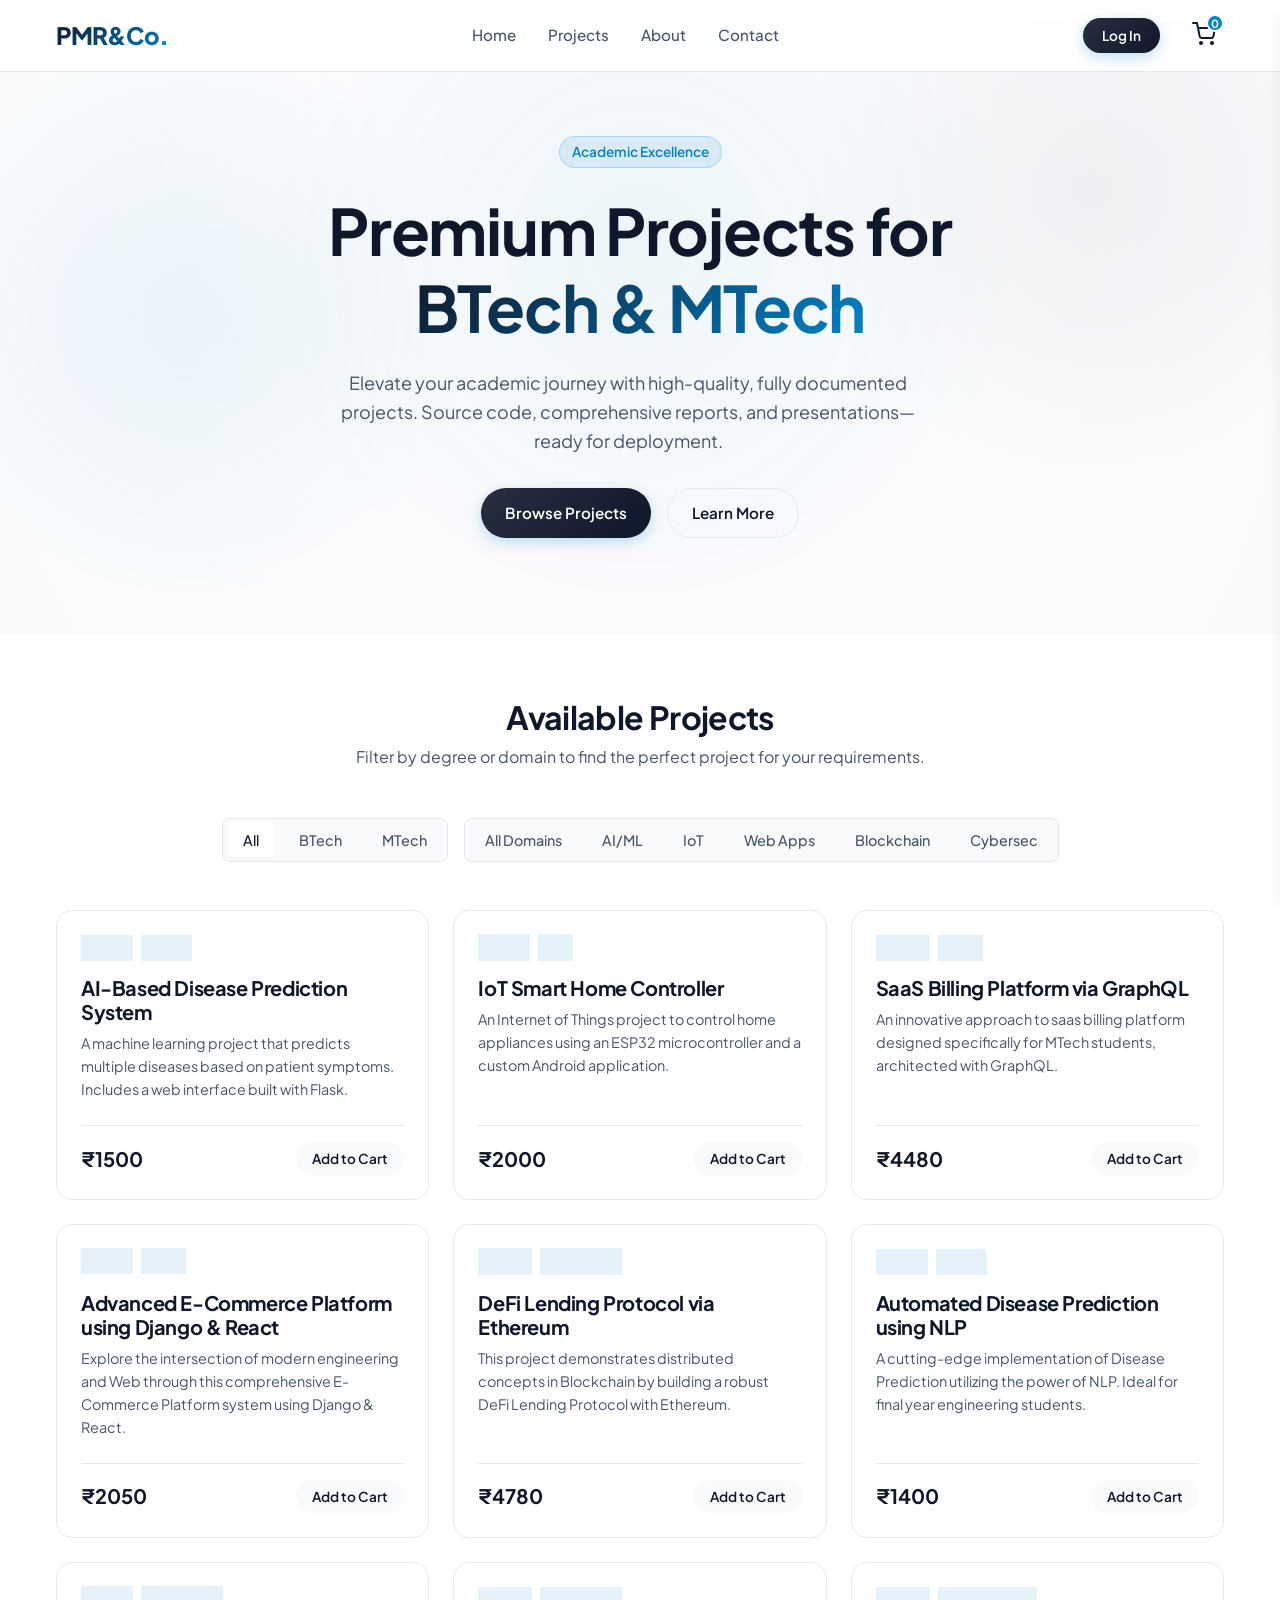
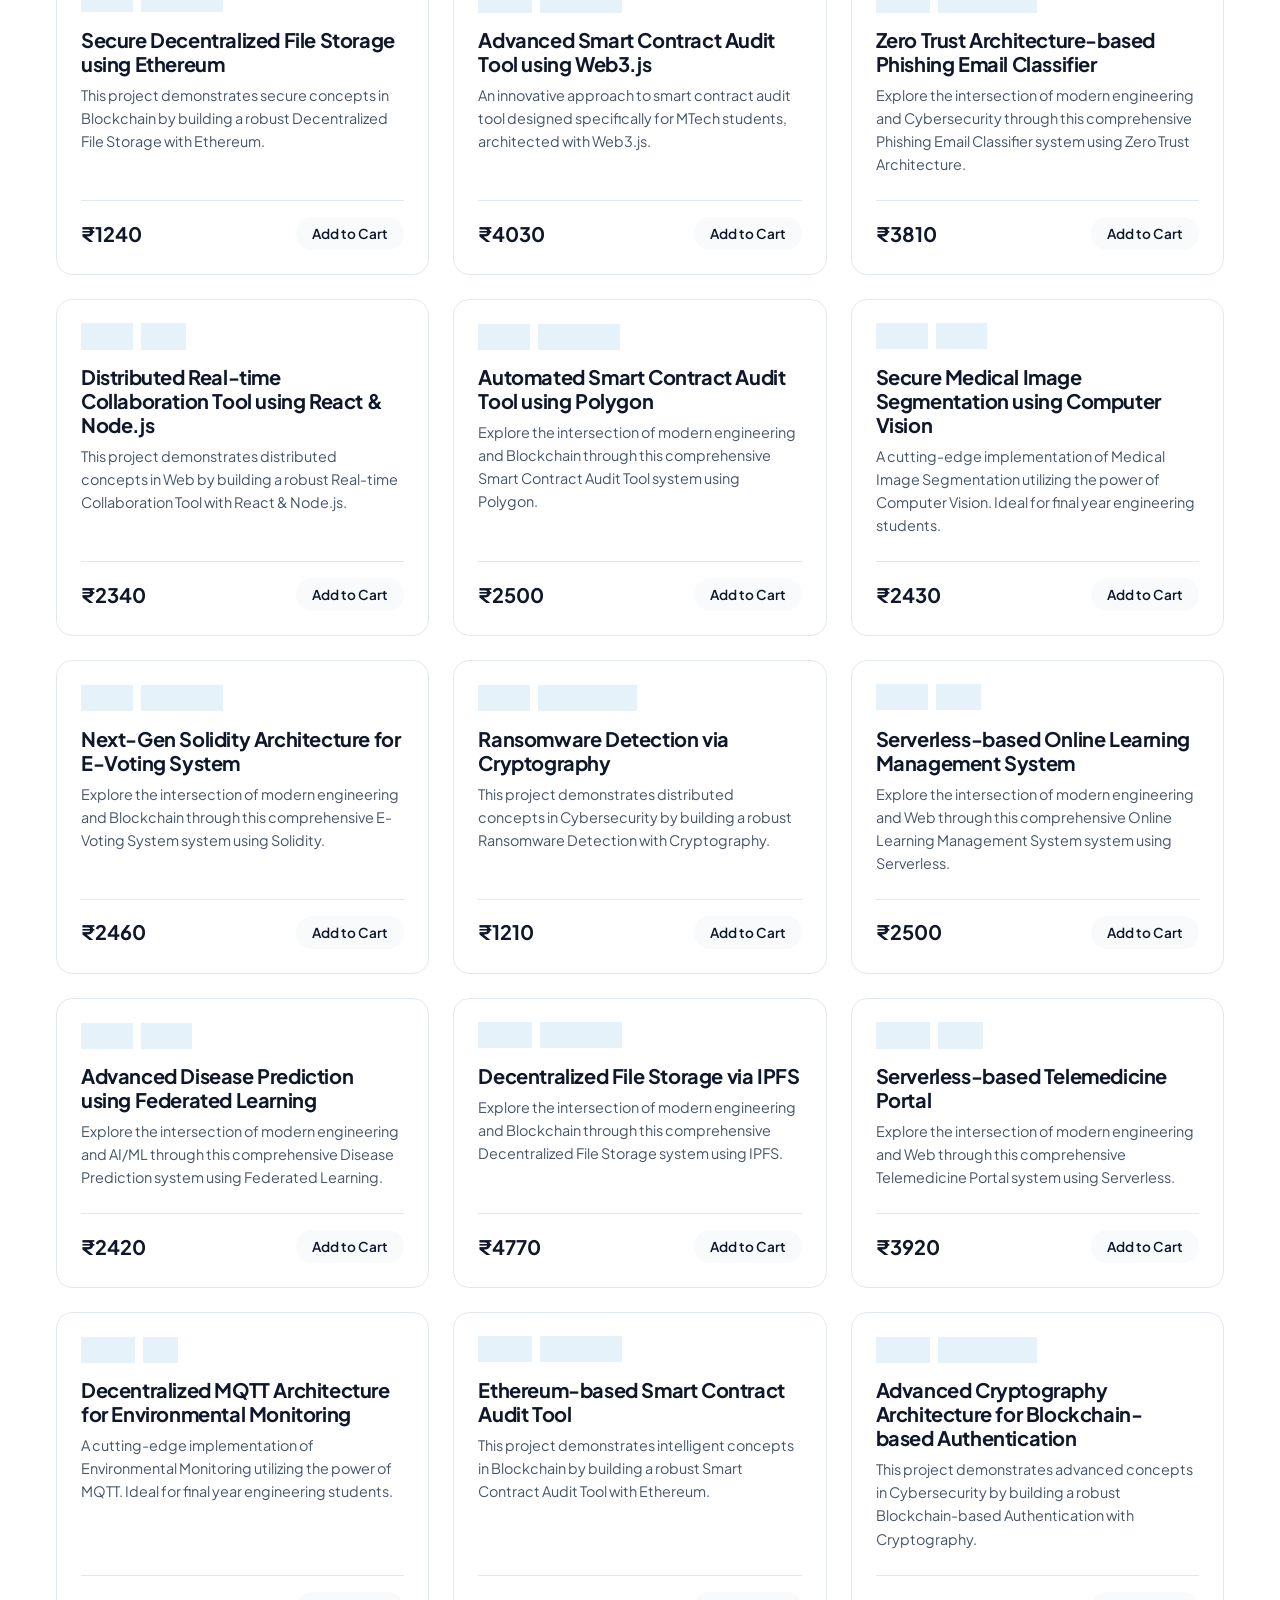
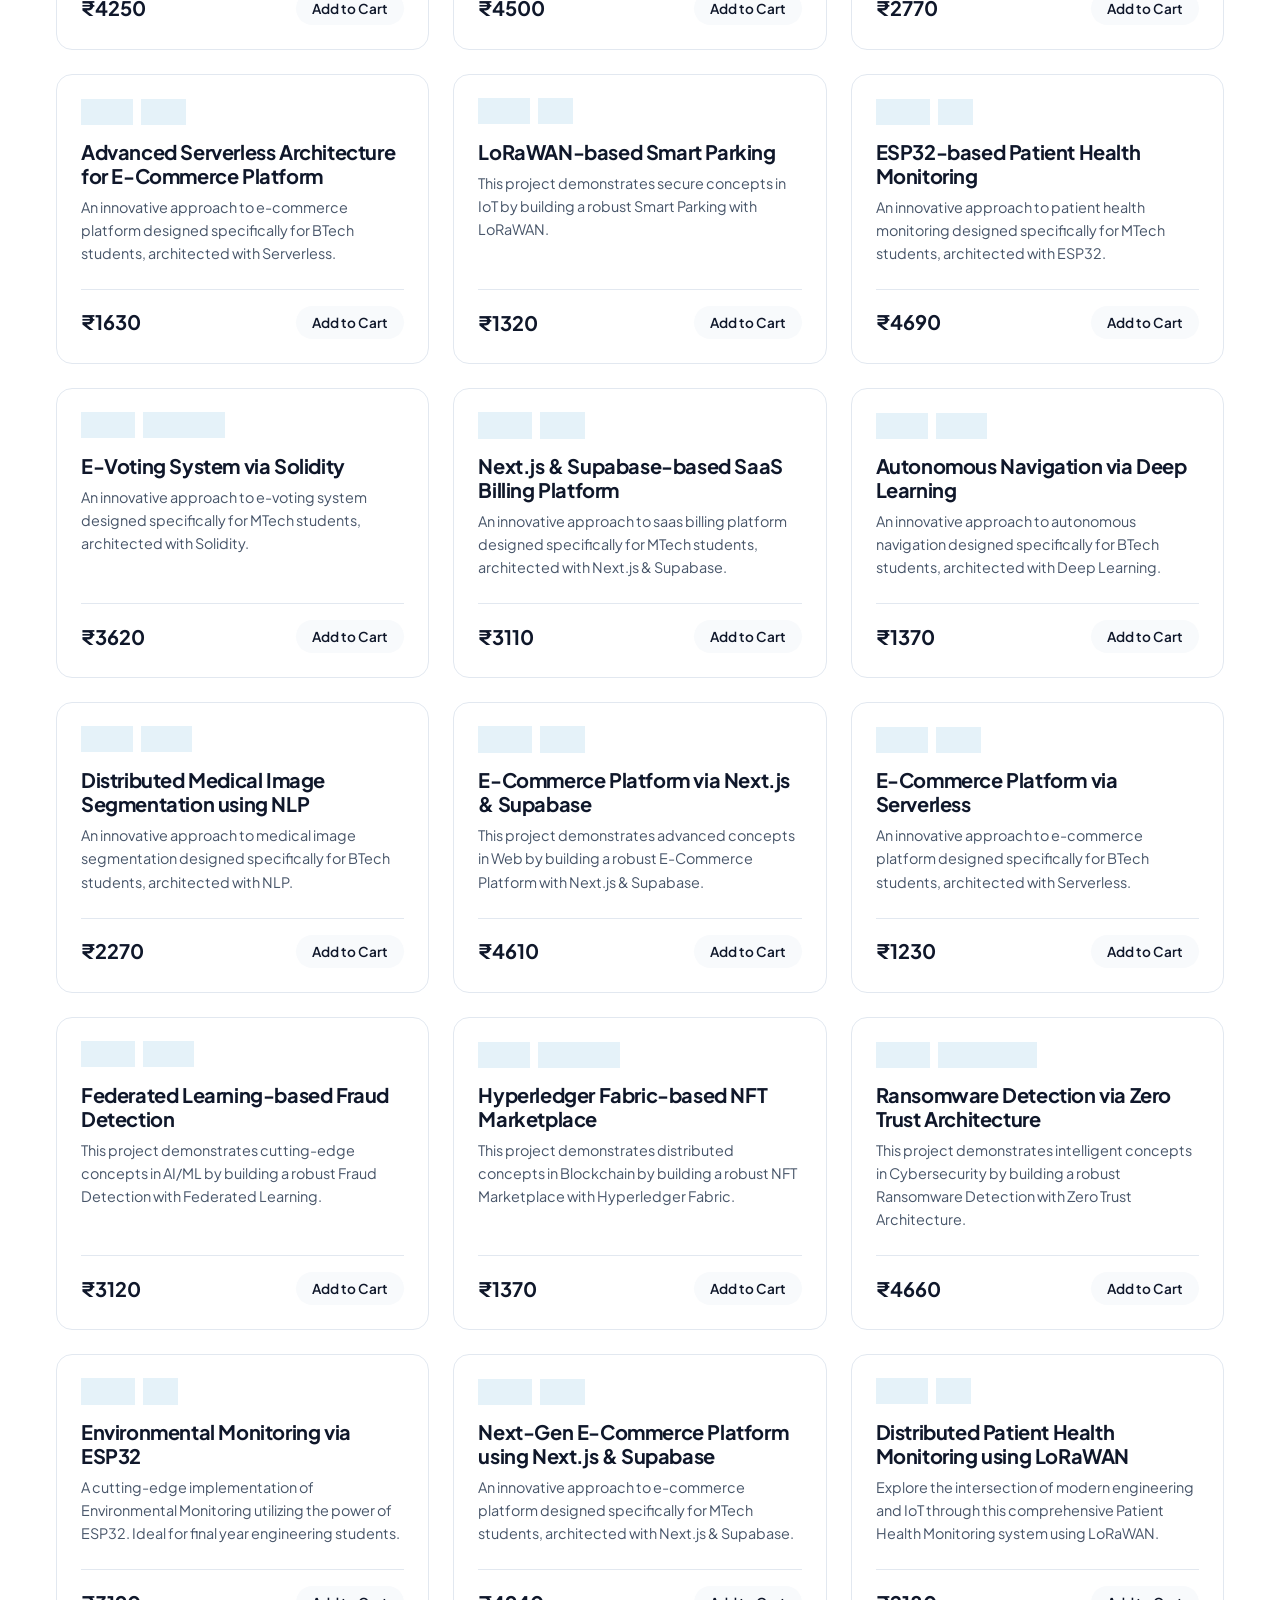
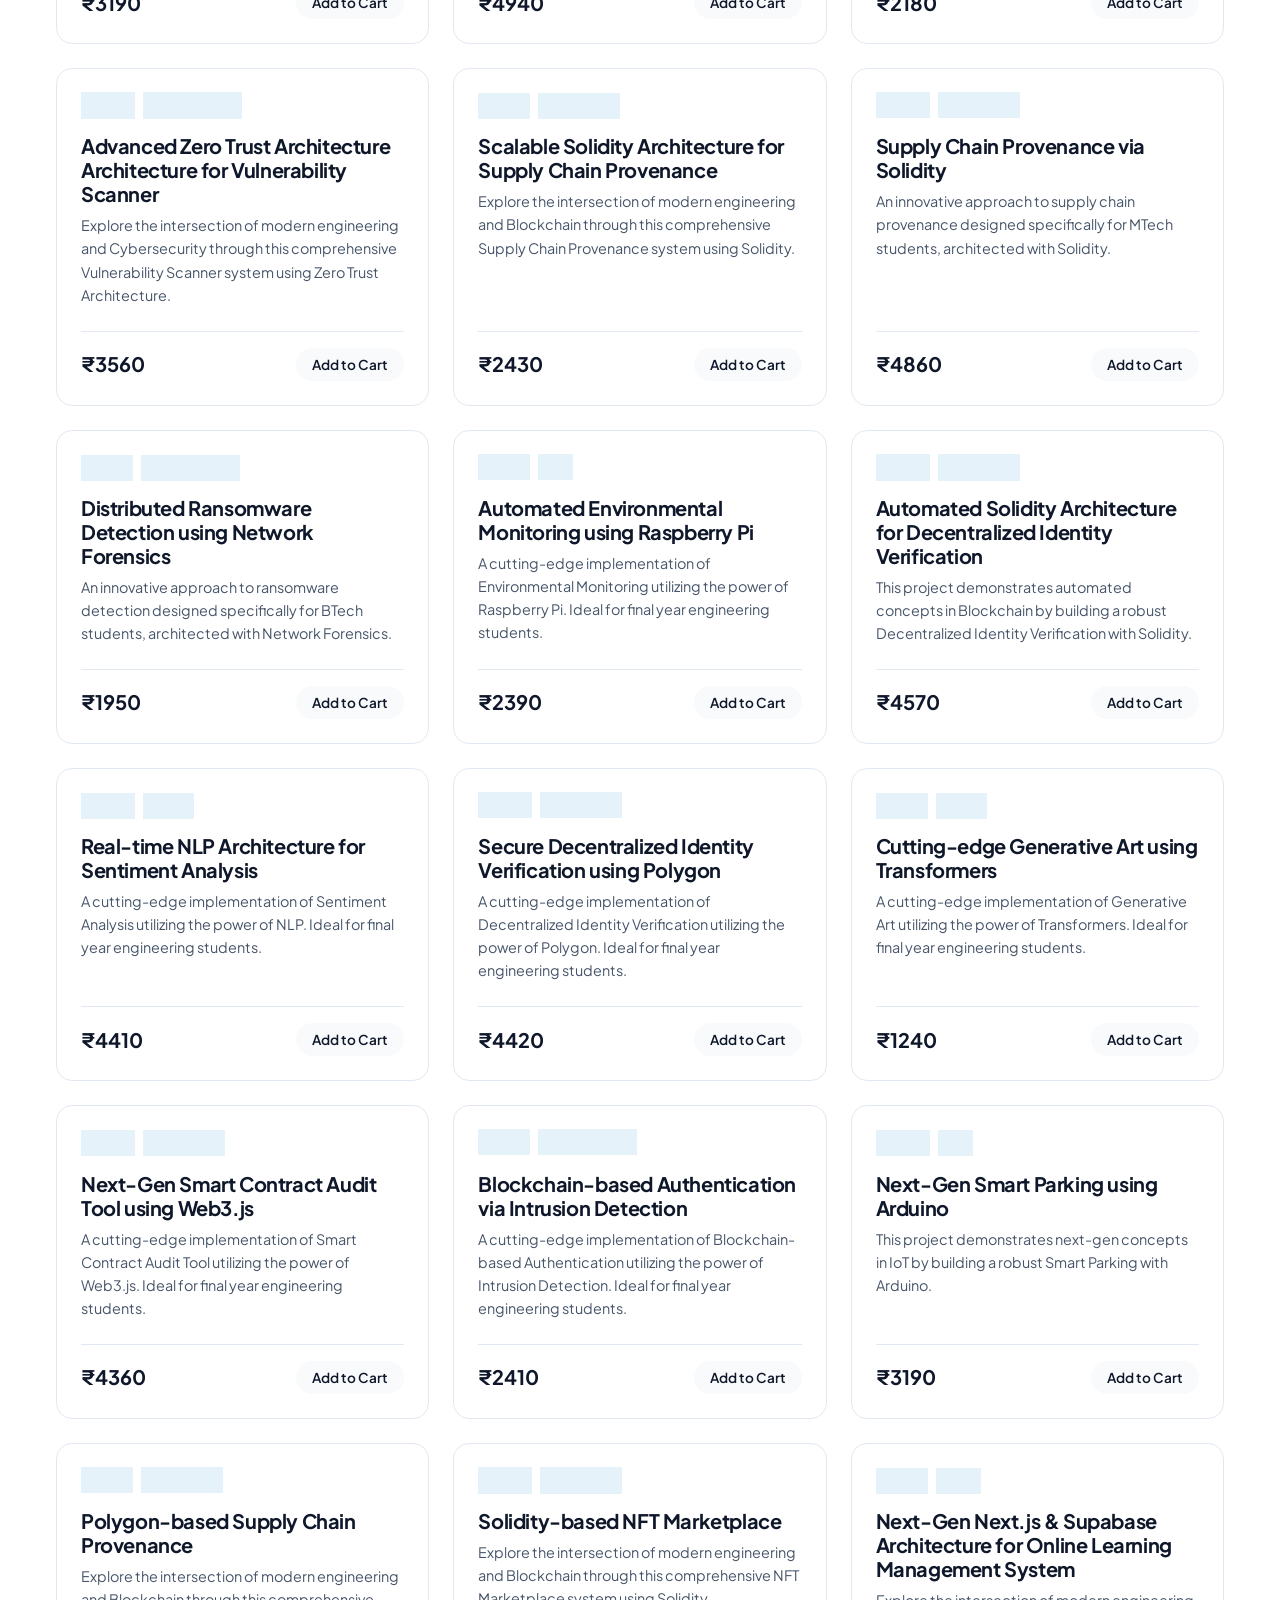
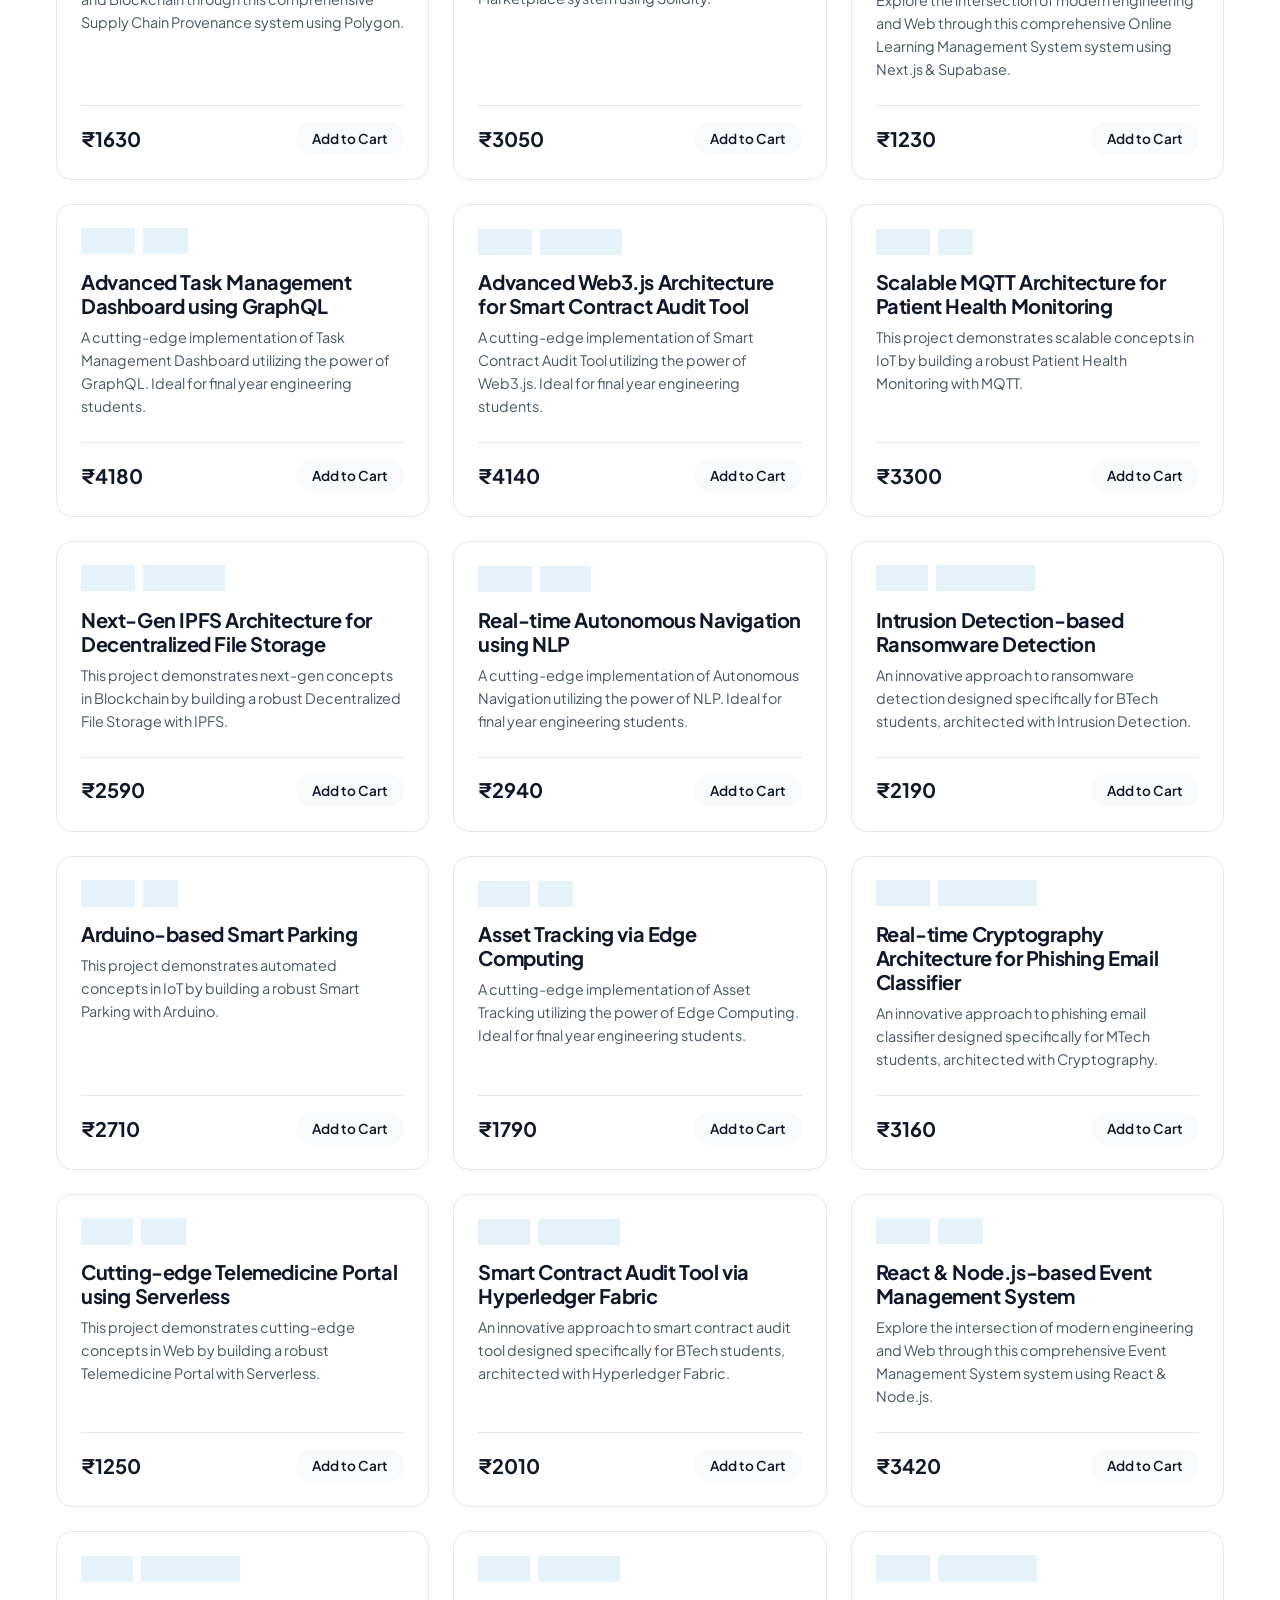
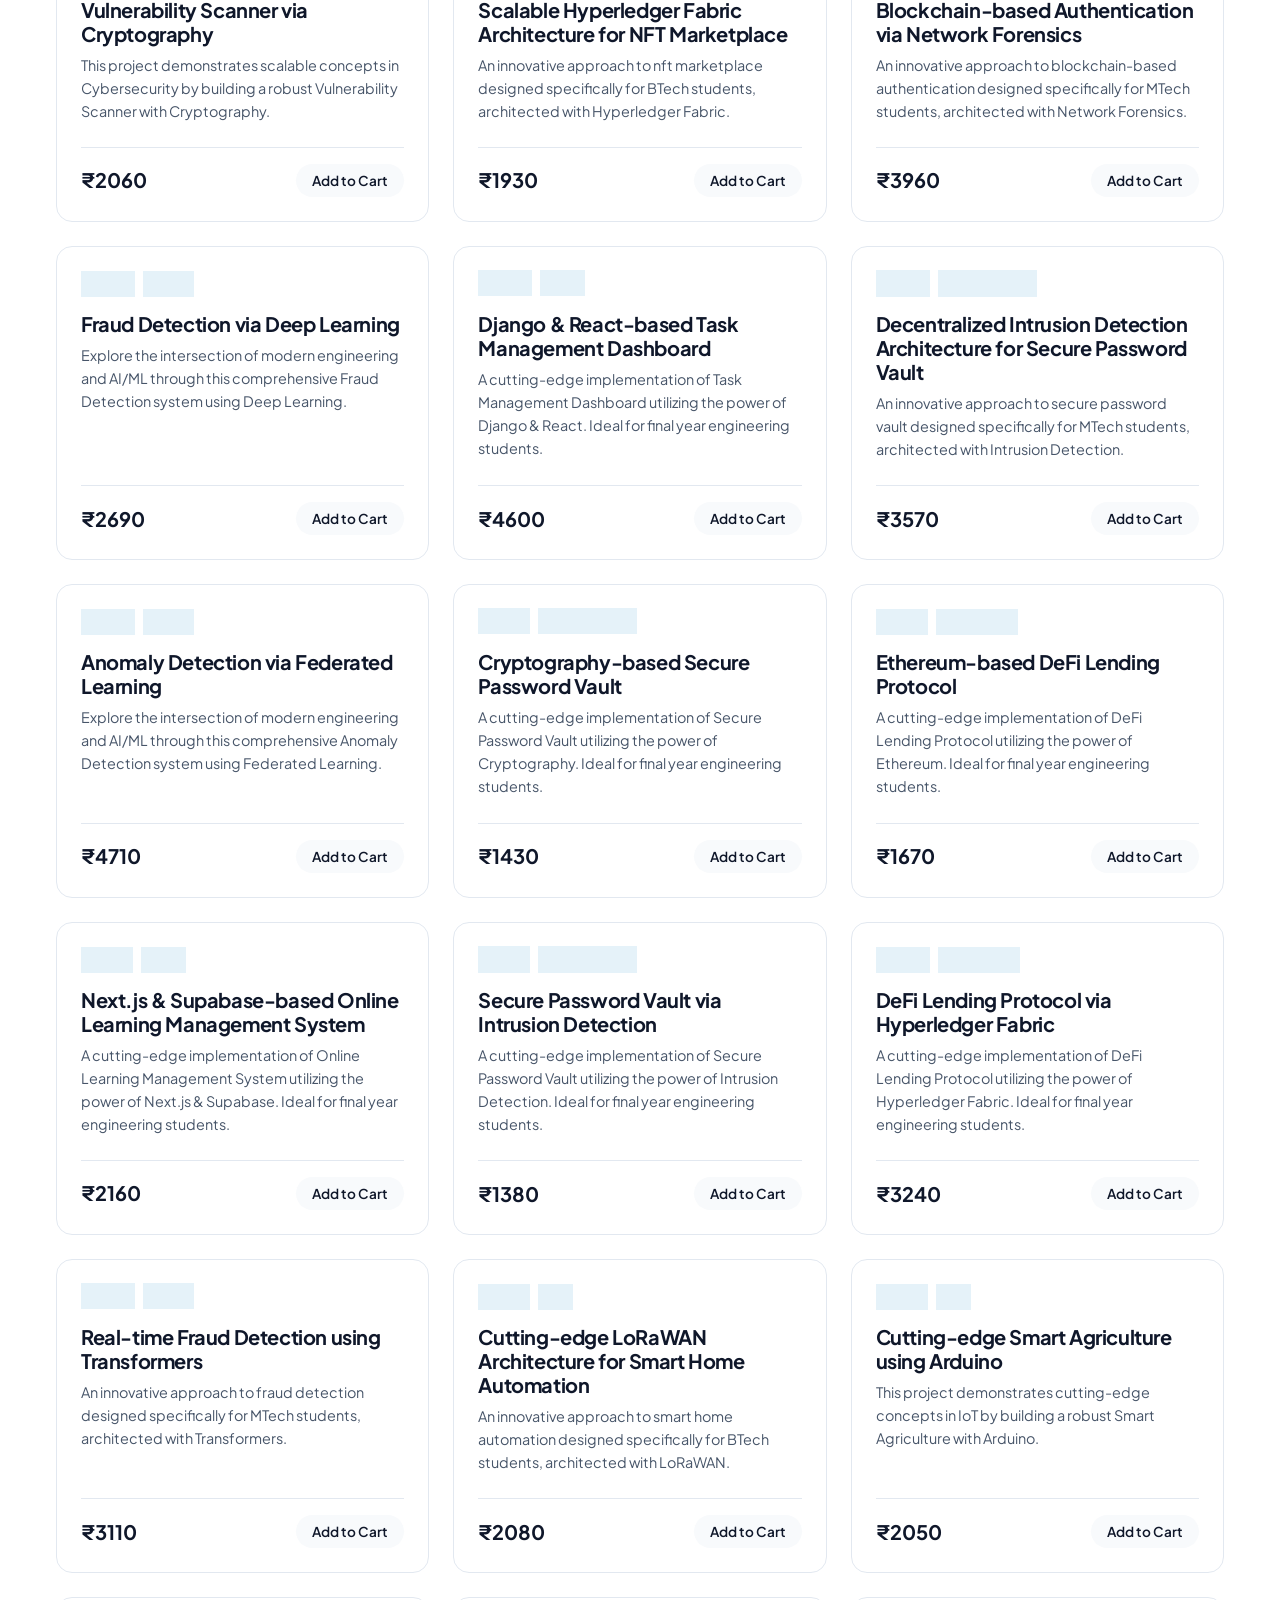
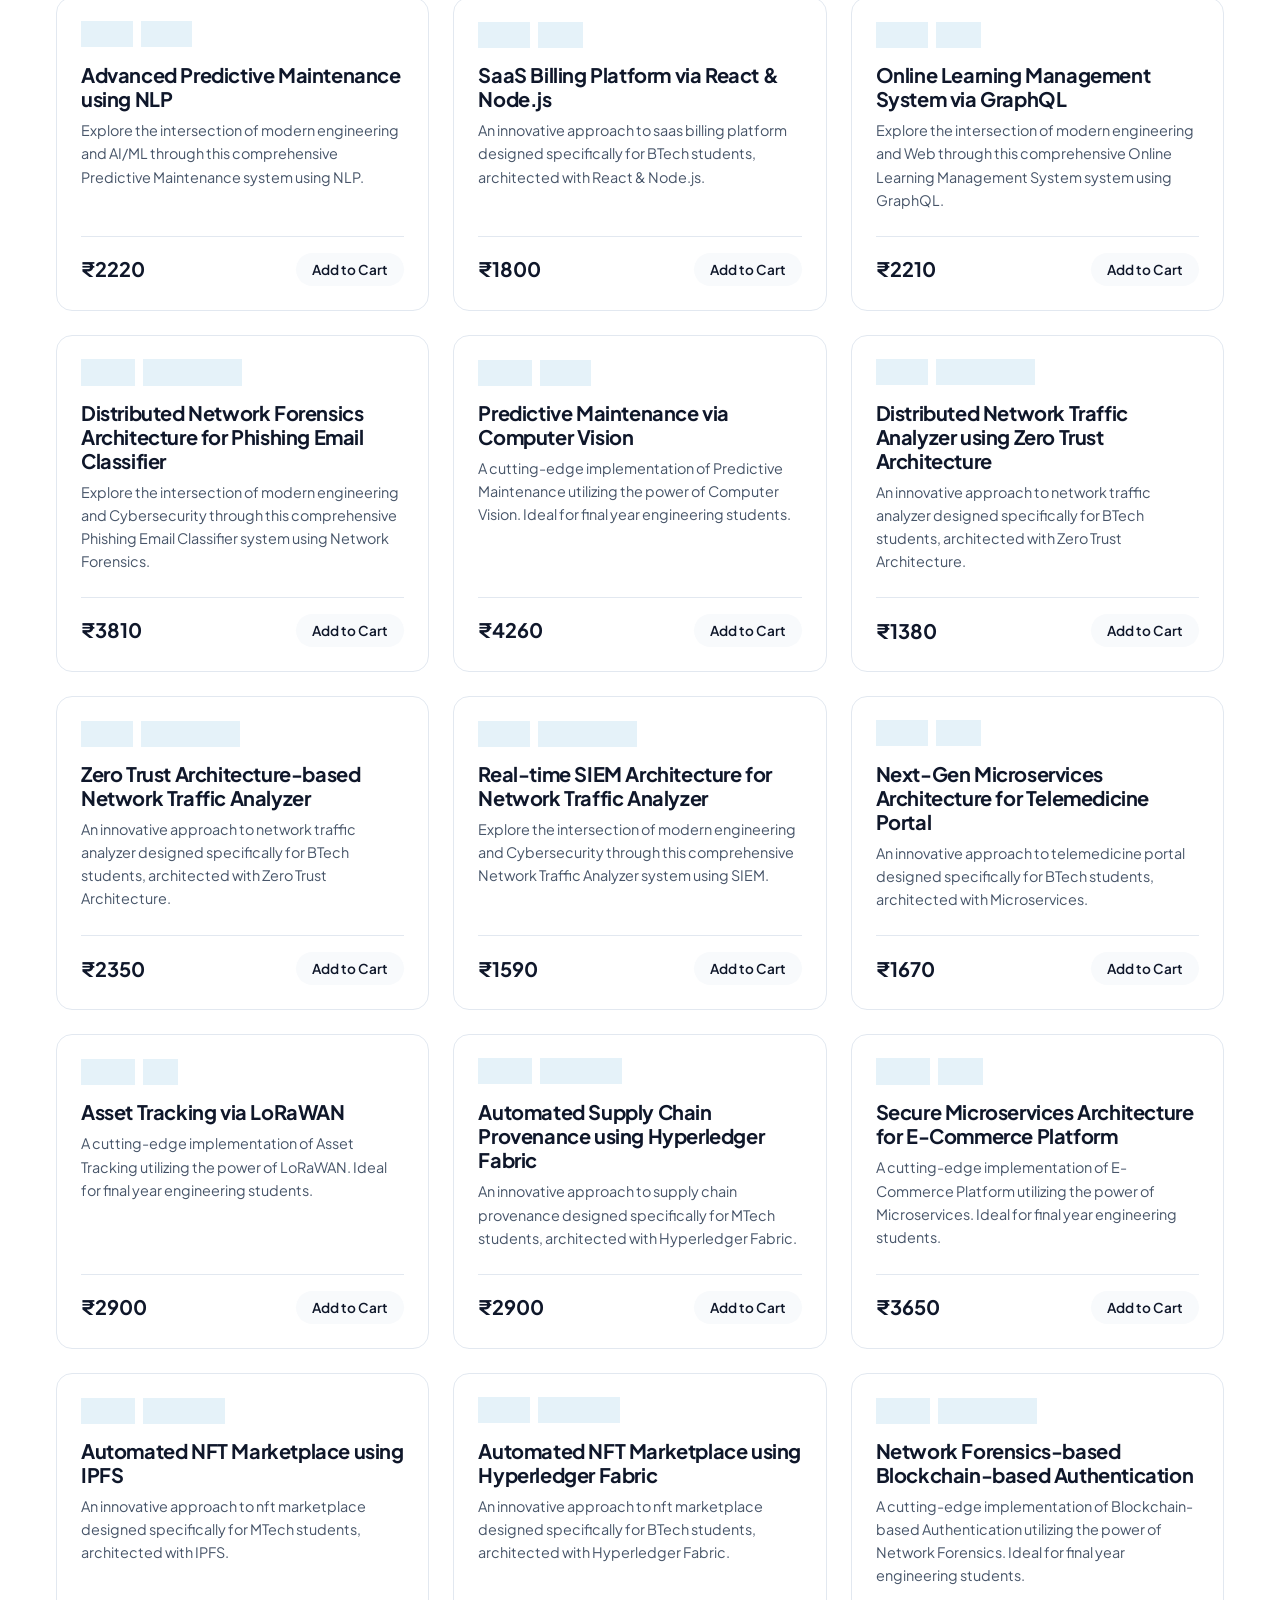
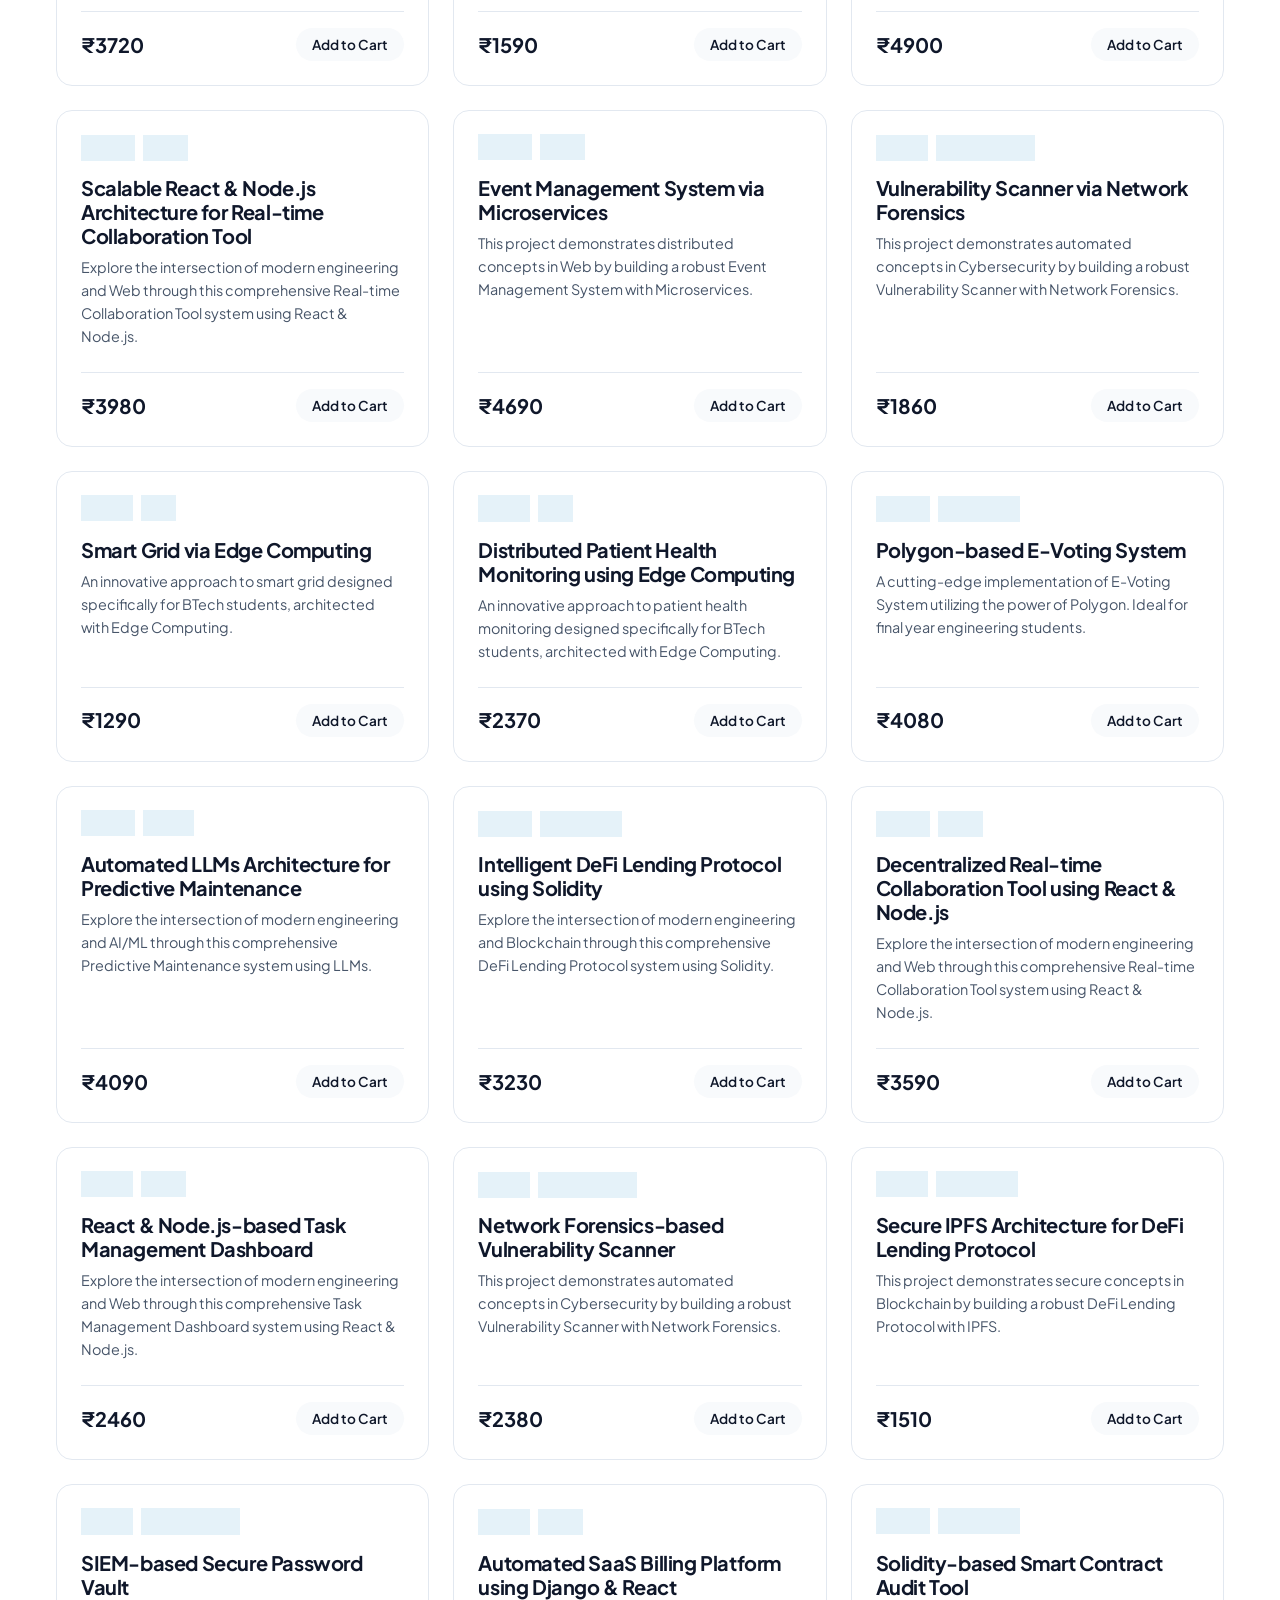
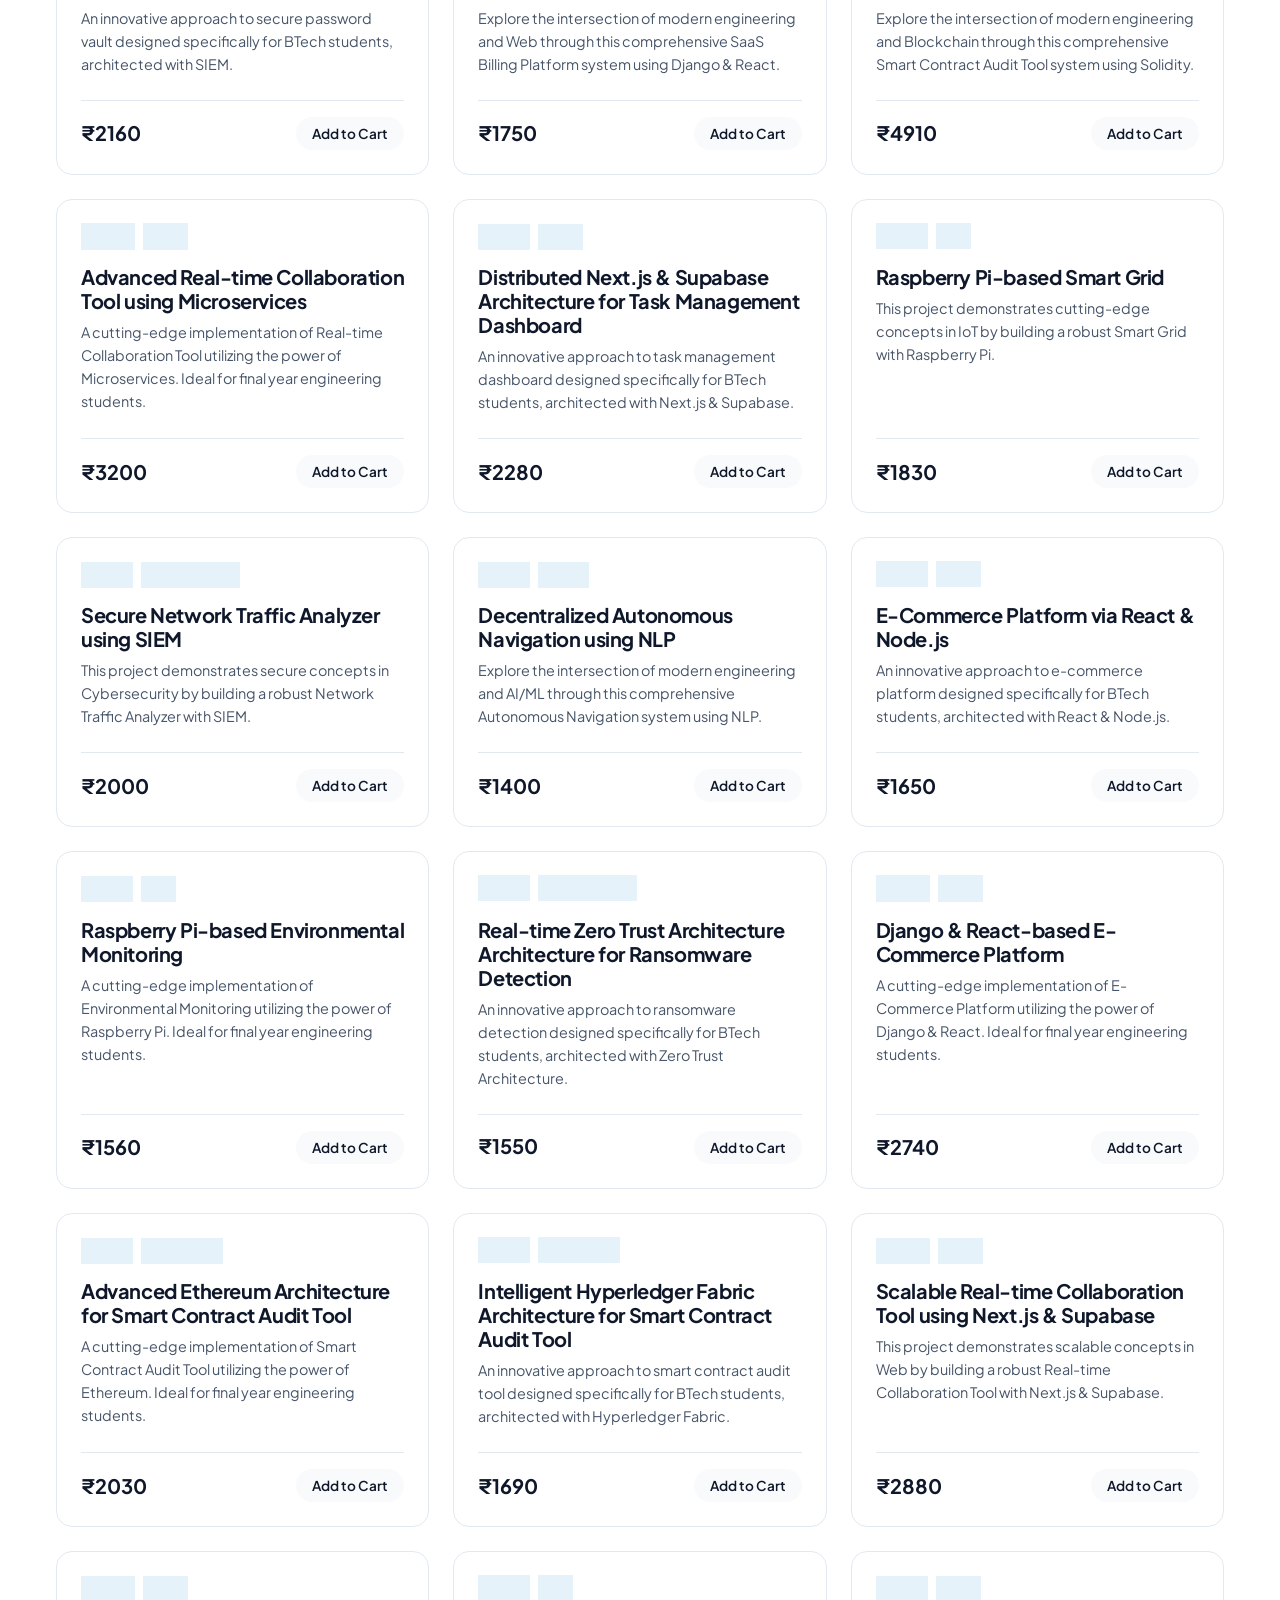
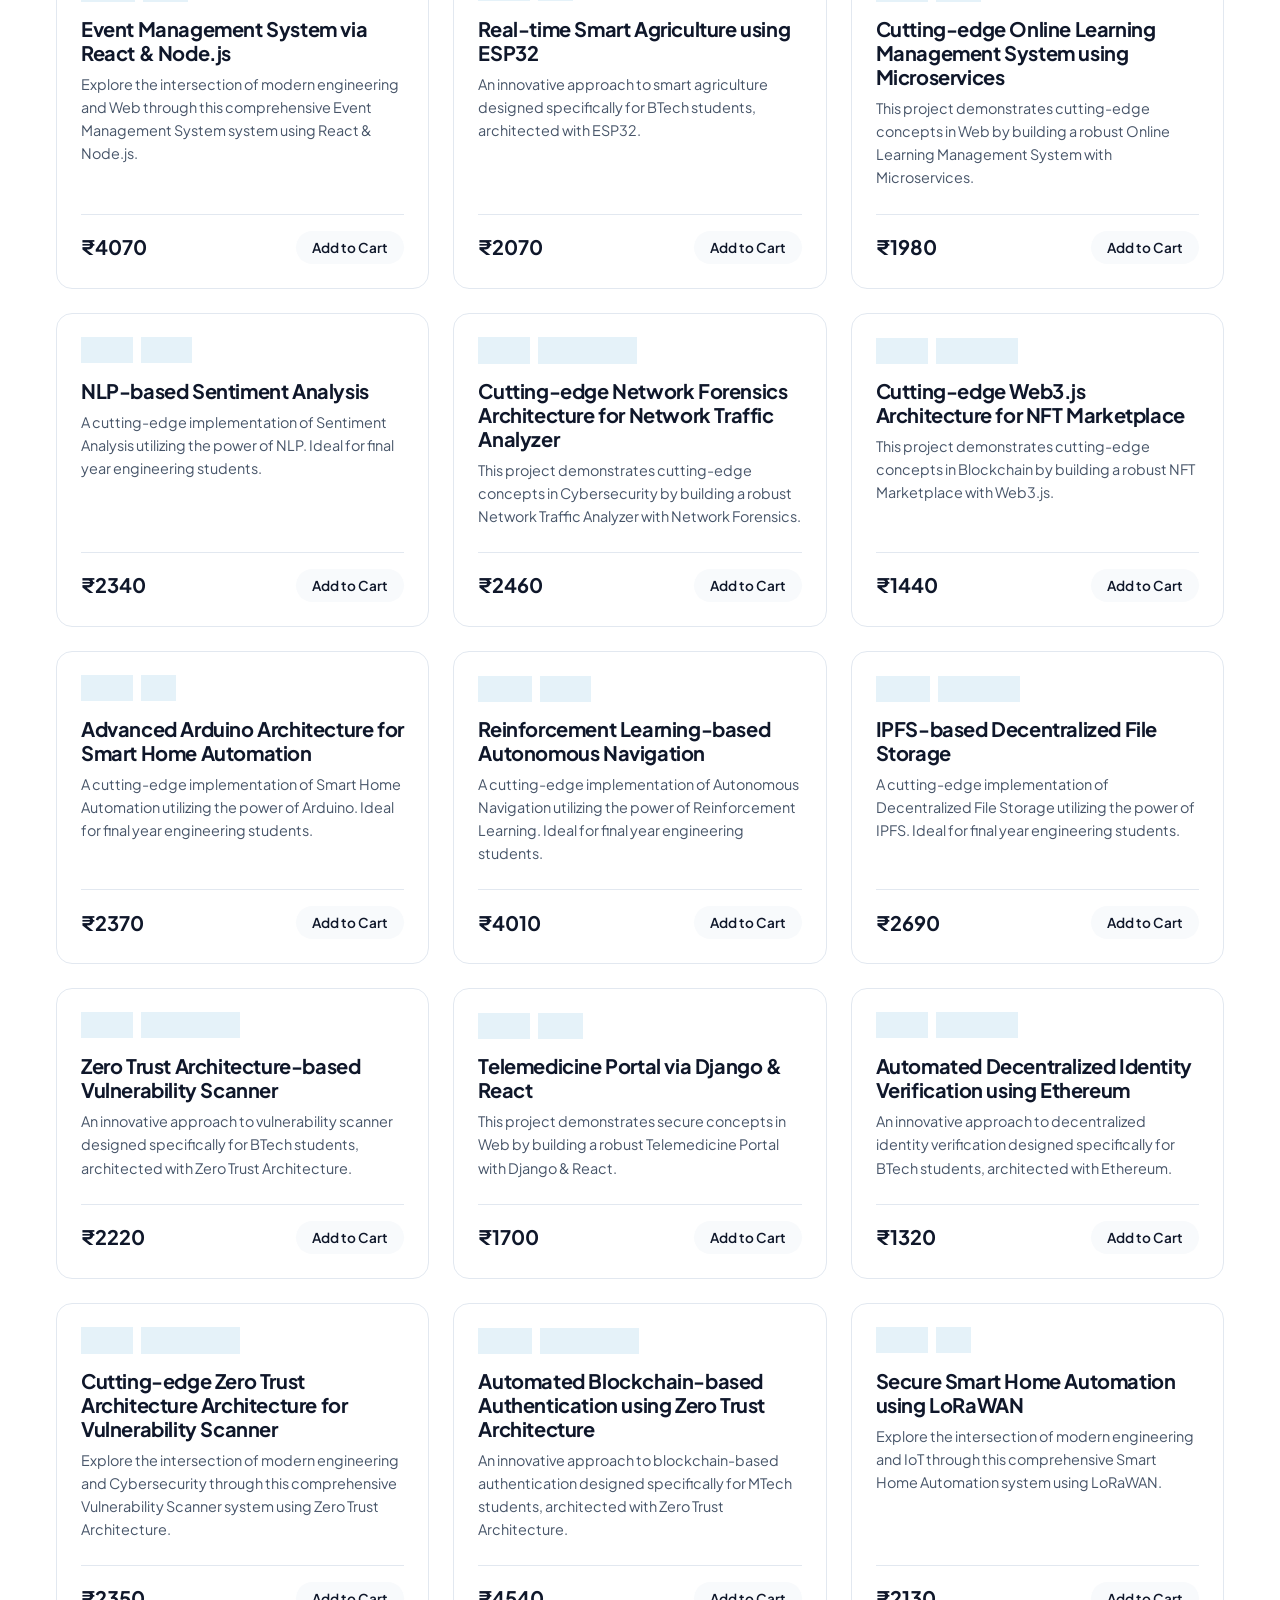
==== index.html @ 6fc7d25d "Initial commit for PMR&Co" ====
<!DOCTYPE html>
<html lang="en">
<head>
    <meta charset="UTF-8">
    <meta name="viewport" content="width=device-width, initial-scale=1.0">
    <meta name="description" content="PMR&Co Consultancy - Premium BTech & MTech Projects with complete documentation and presentations.">
    <title>PMR&Co Consultancy | Premium Academic Projects</title>
    
    <!-- Google Fonts: Plus Jakarta Sans -->
    <link rel="preconnect" href="https://fonts.googleapis.com">
    <link rel="preconnect" href="https://fonts.gstatic.com" crossorigin>
    <link href="https://fonts.googleapis.com/css2?family=Plus+Jakarta+Sans:wght@300;400;500;600;700&display=swap" rel="stylesheet">
    
    <link rel="stylesheet" href="styles.css">
</head>
<body>
    <!-- Navbar -->
    <header class="navbar">
        <div class="container nav-container">
            <a href="index.html" class="logo">PMR&Co<span>.</span></a>
            <nav class="nav-links">
                <a href="index.html" class="nav-link">Home</a>
                <a href="index.html#projects" class="nav-link">Projects</a>
                <a href="about.html" class="nav-link">About</a>
                <a href="contact.html" class="nav-link">Contact</a>
            </nav>
            <div class="nav-actions">
                <a href="login.html" class="nav-link" style="margin-right: var(--space-4); font-weight: 600; display: none;">Log In</a>
                <a href="login.html" class="btn btn-primary" style="padding: 0.4rem 1.2rem; font-size: 0.85rem; display: inline-flex; align-items: center; justify-content: center;">Log In</a>
                <button class="cart-btn" id="cart-btn" aria-label="Open cart" style="margin-left: var(--space-2);">
                    <svg width="24" height="24" viewBox="0 0 24 24" fill="none" stroke="currentColor" stroke-width="2" stroke-linecap="round" stroke-linejoin="round">
                        <circle cx="9" cy="21" r="1"></circle>
                        <circle cx="20" cy="21" r="1"></circle>
                        <path d="M1 1h4l2.68 13.39a2 2 0 0 0 2 1.61h9.72a2 2 0 0 0 2-1.61L23 6H6"></path>
                    </svg>
                    <span class="cart-badge" id="cart-badge">0</span>
                </button>
                <button class="mobile-menu-btn" id="mobile-menu-btn" aria-label="Toggle menu">
                    <svg width="24" height="24" viewBox="0 0 24 24" fill="none" stroke="currentColor" stroke-width="2" stroke-linecap="round" stroke-linejoin="round">
                        <line x1="3" y1="12" x2="21" y2="12"></line>
                        <line x1="3" y1="6" x2="21" y2="6"></line>
                        <line x1="3" y1="18" x2="21" y2="18"></line>
                    </svg>
                </button>
            </div>
        </div>
    </header>

    <!-- Main Content -->
    <main>
        <!-- Hero Section -->
        <section id="home" class="hero">
            <div class="container hero-container">
                <div class="hero-content">
                    <span class="hero-badge">Academic Excellence</span>
                    <h1 class="hero-title">Premium Projects for <br/><span>BTech & MTech</span></h1>
                    <p class="hero-subtitle">Elevate your academic journey with high-quality, fully documented projects. Source code, comprehensive reports, and presentations—ready for deployment.</p>
                    <div class="hero-actions">
                        <a href="#projects" class="btn btn-primary">Browse Projects</a>
                        <a href="#about" class="btn btn-secondary">Learn More</a>
                    </div>
                </div>
            </div>
            <div class="hero-bg-accent"></div>
        </section>

        <!-- Projects Section -->
        <section id="projects" class="projects-section">
            <div class="container">
                <div class="section-header">
                    <h2>Available Projects</h2>
                    <p>Filter by degree or domain to find the perfect project for your requirements.</p>
                </div>
                
                <div class="filters">
                    <div class="filter-group">
                        <button class="filter-btn active" data-filter="all">All</button>
                        <button class="filter-btn" data-filter="BTech">BTech</button>
                        <button class="filter-btn" data-filter="MTech">MTech</button>
                    </div>
                    <div class="filter-group">
                        <button class="filter-btn" data-domain="all">All Domains</button>
                        <button class="filter-btn" data-domain="AI/ML">AI/ML</button>
                        <button class="filter-btn" data-domain="IoT">IoT</button>
                        <button class="filter-btn" data-domain="Web">Web Apps</button>
                        <button class="filter-btn" data-domain="Blockchain">Blockchain</button>
                        <button class="filter-btn" data-domain="Cybersecurity">Cybersec</button>
                    </div>
                </div>

                <div class="projects-grid" id="projects-grid">
                    <!-- Products will be dynamically injected here via JS -->
                </div>
            </div>
        </section>
    </main>

    <!-- Footer -->
    <footer class="footer">
        <div class="container footer-container">
            <div class="footer-brand">
                <a href="index.html" class="logo">PMR&Co<span>.</span></a>
                <p>Delivering academic excellence through premium BTech and MTech project solutions.</p>
            </div>
            <div class="footer-links">
                <div class="link-group">
                    <h3>Explore</h3>
                    <a href="index.html#projects">BTech Projects</a>
                    <a href="index.html#projects">MTech Projects</a>
                    <a href="about.html">About Us</a>
                </div>
                <div class="link-group">
                    <h3>Legal</h3>
                    <a href="legal.html">Terms of Service</a>
                    <a href="legal.html">Privacy Policy</a>
                    <a href="legal.html">Refund Policy</a>
                </div>
                <div class="link-group">
                    <h3>Contact</h3>
                    <a href="mailto:contact@pmrco.com">contact@pmrco.com</a>
                </div>
            </div>
        </div>
        <div class="container footer-bottom">
            <p>&copy; 2026 PMR&Co Consultancy. All rights reserved.</p>
        </div>
    </footer>

    <!-- Cart Sidebar -->
    <div class="cart-overlay" id="cart-overlay"></div>
    <div class="cart-sidebar" id="cart-sidebar">
        <div class="cart-header">
            <h2>Your Cart</h2>
            <button class="close-cart-btn" id="close-cart-btn">
                <svg width="24" height="24" viewBox="0 0 24 24" fill="none" stroke="currentColor" stroke-width="2" stroke-linecap="round" stroke-linejoin="round">
                    <line x1="18" y1="6" x2="6" y2="18"></line>
                    <line x1="6" y1="6" x2="18" y2="18"></line>
                </svg>
            </button>
        </div>
        <div class="cart-items" id="cart-items">
            <!-- Cart items will be injected here -->
            <div class="empty-cart-msg">Your cart is empty.</div>
        </div>
        <div class="cart-footer">
            <div class="cart-total">
                <span>Total</span>
                <span id="cart-total-price">₹0</span>
            </div>
            <button class="btn btn-primary checkout-btn" id="checkout-btn">Proceed to Checkout</button>
        </div>
    </div>

    <!-- Project Quick View Modal -->
    <div id="quick-view-modal" class="modal-overlay">
        <div class="modal-content">
            <button class="modal-close" id="close-modal-btn">
                <svg width="24" height="24" viewBox="0 0 24 24" fill="none" stroke="currentColor" stroke-width="2" stroke-linecap="round" stroke-linejoin="round">
                    <line x1="18" y1="6" x2="6" y2="18"></line>
                    <line x1="6" y1="6" x2="18" y2="18"></line>
                </svg>
            </button>
            <div class="modal-body">
                <div class="modal-badges" id="modal-badges"></div>
                <h2 id="modal-title" style="margin-bottom: var(--space-4); font-size: 1.75rem;">Project Title</h2>
                <p id="modal-desc" style="color: var(--clr-text-secondary); margin-bottom: var(--space-6); line-height: 1.6;"></p>
                
                <h3 style="font-size: 1.1rem; margin-bottom: var(--space-2);">What's Included:</h3>
                <ul id="modal-features" class="modal-features-list" style="margin-bottom: var(--space-8); padding-left: var(--space-4); color: var(--clr-text-secondary);">
                </ul>
                
                <div class="modal-footer" style="display: flex; align-items: center; justify-content: space-between; border-top: 1px solid var(--clr-border); padding-top: var(--space-6);">
                    <div id="modal-price" style="font-size: 1.5rem; font-weight: 700;">$0</div>
                    <button id="modal-add-cart-btn" class="btn btn-primary" style="padding: 0.75rem 1.5rem;">Add to Cart</button>
                </div>
            </div>
        </div>
    </div>

    <!-- Toast Notifications -->
    <div id="toast-container"></div>

    <!-- Data -->
    <script src="data.js"></script>
    <!-- Logic -->
    <script src="script.js"></script>
</body>
</html>
---- styles.css ----
/* ==========================================================================
   CSS Variables & Design System
   ========================================================================== */
:root {
    /* Color Palette */
    --clr-bg: #f8fafc; /* Very light slate for background */
    --clr-surface: #ffffff; /* White for cards and surfaces */
    --clr-text-primary: #0f172a; /* Slate 900 for main text */
    --clr-text-secondary: #475569; /* Slate 600 for secondary text */
    
    --clr-primary: #0f172a; /* Deep Navy/Slate */
    --clr-primary-hover: #1e293b;
    --clr-accent: #0284c7; /* Sky blue accent */
    --clr-accent-hover: #0369a1;
    
    --clr-border: #e2e8f0; /* Slate 200 */
    --clr-border-focus: #cbd5e1;
    
    /* Typography */
    --font-family: 'Plus Jakarta Sans', sans-serif;
    
    /* Spacing */
    --space-1: 0.25rem;
    --space-2: 0.5rem;
    --space-3: 0.75rem;
    --space-4: 1rem;
    --space-6: 1.5rem;
    --space-8: 2rem;
    --space-12: 3rem;
    --space-16: 4rem;
    --space-24: 6rem;
    
    /* Radius */
    --radius-sm: 0.25rem;
    --radius-md: 0.5rem;
    --radius-lg: 0.75rem;
    --radius-xl: 1rem;
    --radius-full: 9999px;
    
    /* Shadows */
    --shadow-sm: 0 1px 2px 0 rgb(0 0 0 / 0.05);
    --shadow-md: 0 4px 6px -1px rgb(0 0 0 / 0.1), 0 2px 4px -2px rgb(0 0 0 / 0.1);
    --shadow-lg: 0 10px 15px -3px rgb(0 0 0 / 0.1), 0 4px 6px -4px rgb(0 0 0 / 0.1);
    
    /* Transitions */
    --transition-fast: 150ms cubic-bezier(0.4, 0, 0.2, 1);
    --transition-normal: 250ms cubic-bezier(0.4, 0, 0.2, 1);
}

/* ==========================================================================
   Reset & Base Styles
   ========================================================================== */
*, *::before, *::after {
    box-sizing: border-box;
    margin: 0;
    padding: 0;
}

html {
    scroll-behavior: smooth;
}

body {
    font-family: var(--font-family);
    background-color: var(--clr-bg);
    color: var(--clr-text-primary);
    line-height: 1.6;
    -webkit-font-smoothing: antialiased;
    overflow-x: hidden;
}

a {
    color: inherit;
    text-decoration: none;
}

button {
    background: none;
    border: none;
    cursor: pointer;
    font-family: inherit;
}

img {
    max-width: 100%;
    display: block;
}

.container {
    width: 100%;
    max-width: 1200px;
    margin: 0 auto;
    padding: 0 var(--space-4);
}

/* ==========================================================================
   Typography
   ========================================================================== */
h1, h2, h3, h4, h5, h6 {
    color: var(--clr-text-primary);
    line-height: 1.2;
    font-weight: 700;
    letter-spacing: -0.02em;
}

/* ==========================================================================
   Buttons
   ========================================================================== */
.btn {
    display: inline-flex;
    align-items: center;
    justify-content: center;
    padding: var(--space-3) var(--space-6);
    border-radius: var(--radius-full);
    font-weight: 600;
    font-size: 0.95rem;
    transition: all var(--transition-fast);
}

.btn-primary {
    background-color: var(--clr-primary);
    color: white;
}

.btn-primary:hover {
    background-color: var(--clr-primary-hover);
    transform: translateY(-1px);
    box-shadow: var(--shadow-md);
}

.btn-secondary {
    background-color: transparent;
    color: var(--clr-primary);
    border: 1px solid var(--clr-border);
}

.btn-secondary:hover {
    border-color: var(--clr-text-secondary);
    background-color: var(--clr-surface);
}

/* ==========================================================================
   Navbar
   ========================================================================== */
.navbar {
    position: fixed;
    top: 0;
    left: 0;
    width: 100%;
    background-color: rgba(255, 255, 255, 0.9);
    backdrop-filter: blur(8px);
    border-bottom: 1px solid var(--clr-border);
    z-index: 100;
    height: 72px;
    display: flex;
    align-items: center;
}

.nav-container {
    display: flex;
    justify-content: space-between;
    align-items: center;
}

.logo {
    font-size: 1.5rem;
    font-weight: 800;
    letter-spacing: -0.04em;
}

.logo span {
    color: var(--clr-accent);
}

.nav-links {
    display: flex;
    gap: var(--space-8);
}

.nav-link {
    font-size: 0.95rem;
    font-weight: 500;
    color: var(--clr-text-secondary);
    transition: color var(--transition-fast);
}

.nav-link:hover {
    color: var(--clr-text-primary);
}

.nav-actions {
    display: flex;
    align-items: center;
    gap: var(--space-4);
}

.cart-btn {
    position: relative;
    color: var(--clr-text-primary);
    padding: var(--space-2);
    border-radius: var(--radius-full);
    transition: background-color var(--transition-fast);
}

.cart-btn:hover {
    background-color: var(--clr-bg);
}

.cart-badge {
    position: absolute;
    top: 0px;
    right: 0px;
    background-color: var(--clr-accent);
    color: white;
    font-size: 0.7rem;
    font-weight: 700;
    width: 18px;
    height: 18px;
    display: flex;
    align-items: center;
    justify-content: center;
    border-radius: var(--radius-full);
    border: 2px solid var(--clr-surface);
}

.mobile-menu-btn {
    display: none;
}

@media (max-width: 768px) {
    .nav-links {
        display: none;
    }
    .mobile-menu-btn {
        display: block;
        padding: var(--space-2);
    }
}

/* ==========================================================================
   Hero Section
   ========================================================================== */
.hero {
    padding-top: calc(72px + var(--space-16));
    padding-bottom: var(--space-24);
    position: relative;
    overflow: hidden;
}

.hero-container {
    display: flex;
    flex-direction: column;
    align-items: center;
    text-align: center;
    position: relative;
    z-index: 2;
}

.hero-badge {
    display: inline-block;
    padding: var(--space-1) var(--space-3);
    background-color: var(--clr-bg);
    border: 1px solid var(--clr-border);
    border-radius: var(--radius-full);
    font-size: 0.85rem;
    font-weight: 600;
    color: var(--clr-text-secondary);
    margin-bottom: var(--space-6);
}

.hero-title {
    font-size: clamp(2.5rem, 5vw, 4rem);
    margin-bottom: var(--space-6);
    max-width: 800px;
}

.hero-title span {
    color: var(--clr-accent);
}

.hero-subtitle {
    font-size: 1.125rem;
    color: var(--clr-text-secondary);
    max-width: 600px;
    margin-bottom: var(--space-8);
}

.hero-actions {
    display: flex;
    gap: var(--space-4);
    justify-content: center;
}

.hero-bg-accent {
    position: absolute;
    top: -20%;
    left: 50%;
    transform: translateX(-50%);
    width: 60vw;
    height: 60vw;
    background: radial-gradient(circle, rgba(2,132,199,0.05) 0%, rgba(255,255,255,0) 70%);
    border-radius: 50%;
    z-index: 1;
    pointer-events: none;
}

/* ==========================================================================
   Projects Section
   ========================================================================== */
.projects-section {
    padding: var(--space-16) 0;
    background-color: var(--clr-surface);
}

.section-header {
    text-align: center;
    margin-bottom: var(--space-12);
}

.section-header h2 {
    font-size: 2rem;
    margin-bottom: var(--space-2);
}

.section-header p {
    color: var(--clr-text-secondary);
}

.filters {
    display: flex;
    flex-wrap: wrap;
    justify-content: center;
    gap: var(--space-4);
    margin-bottom: var(--space-12);
}

.filter-group {
    display: flex;
    gap: var(--space-2);
    padding: var(--space-1);
    background-color: var(--clr-bg);
    border-radius: var(--radius-md);
    border: 1px solid var(--clr-border);
}

.filter-btn {
    padding: var(--space-2) var(--space-4);
    font-size: 0.9rem;
    font-weight: 500;
    color: var(--clr-text-secondary);
    border-radius: var(--radius-sm);
    transition: all var(--transition-fast);
}

.filter-btn:hover {
    color: var(--clr-text-primary);
}

.filter-btn.active {
    background-color: var(--clr-surface);
    color: var(--clr-text-primary);
    box-shadow: var(--shadow-sm);
}

/* Project Grid & Cards */
.projects-grid {
    display: grid;
    grid-template-columns: repeat(auto-fill, minmax(320px, 1fr));
    gap: var(--space-6);
}

.project-card {
    background-color: var(--clr-surface);
    border: 1px solid var(--clr-border);
    border-radius: var(--radius-xl);
    padding: var(--space-6);
    transition: transform var(--transition-normal), box-shadow var(--transition-normal);
    display: flex;
    flex-direction: column;
    cursor: pointer;
}

.project-card:hover {
    transform: translateY(-4px);
    box-shadow: var(--shadow-md);
    border-color: var(--clr-border-focus);
}

.card-tags {
    display: flex;
    gap: var(--space-2);
    margin-bottom: var(--space-4);
}

.tag {
    font-size: 0.75rem;
    font-weight: 600;
    padding: 2px var(--space-2);
    border-radius: var(--radius-full);
    background-color: var(--clr-bg);
    color: var(--clr-text-secondary);
}

.card-title {
    font-size: 1.25rem;
    margin-bottom: var(--space-2);
}

.card-desc {
    color: var(--clr-text-secondary);
    font-size: 0.9rem;
    margin-bottom: var(--space-6);
    flex-grow: 1;
}

.card-footer {
    display: flex;
    justify-content: space-between;
    align-items: center;
    padding-top: var(--space-4);
    border-top: 1px solid var(--clr-border);
}

.card-price {
    font-weight: 700;
    font-size: 1.25rem;
    color: var(--clr-text-primary);
}

.add-cart-btn {
    background-color: var(--clr-bg);
    color: var(--clr-text-primary);
    padding: var(--space-2) var(--space-4);
    border-radius: var(--radius-full);
    font-weight: 600;
    font-size: 0.85rem;
    transition: all var(--transition-fast);
}

.add-cart-btn:hover {
    background-color: var(--clr-primary);
    color: white;
}

/* ==========================================================================
   Footer
   ========================================================================== */
.footer {
    background-color: var(--clr-bg);
    padding-top: var(--space-16);
    border-top: 1px solid var(--clr-border);
}

.footer-container {
    display: grid;
    grid-template-columns: 1fr 2fr;
    gap: var(--space-12);
    margin-bottom: var(--space-12);
}

.footer-brand p {
    color: var(--clr-text-secondary);
    margin-top: var(--space-4);
    max-width: 300px;
}

.footer-links {
    display: grid;
    grid-template-columns: repeat(3, 1fr);
    gap: var(--space-8);
}

.link-group h3 {
    font-size: 1rem;
    margin-bottom: var(--space-4);
}

.link-group a {
    display: block;
    color: var(--clr-text-secondary);
    margin-bottom: var(--space-2);
    font-size: 0.9rem;
    transition: color var(--transition-fast);
}

.link-group a:hover {
    color: var(--clr-primary);
}

.footer-bottom {
    padding: var(--space-6) 0;
    border-top: 1px solid var(--clr-border);
    text-align: center;
    color: var(--clr-text-secondary);
    font-size: 0.9rem;
}

@media (max-width: 768px) {
    .footer-container {
        grid-template-columns: 1fr;
    }
    .footer-links {
        grid-template-columns: 1fr 1fr;
    }
}

/* ==========================================================================
   Cart Sidebar
   ========================================================================== */
.cart-overlay {
    position: fixed;
    top: 0;
    left: 0;
    width: 100%;
    height: 100%;
    background-color: rgba(15, 23, 42, 0.4);
    backdrop-filter: blur(4px);
    z-index: 200;
    opacity: 0;
    visibility: hidden;
    transition: all var(--transition-normal);
}

.cart-overlay.active {
    opacity: 1;
    visibility: visible;
}

.cart-sidebar {
    position: fixed;
    top: 0;
    right: -400px;
    width: 100%;
    max-width: 400px;
    height: 100%;
    background-color: var(--clr-surface);
    z-index: 201;
    display: flex;
    flex-direction: column;
    box-shadow: var(--shadow-lg);
    transition: right var(--transition-normal);
}

.cart-sidebar.active {
    right: 0;
}

.cart-header {
    padding: var(--space-6);
    border-bottom: 1px solid var(--clr-border);
    display: flex;
    justify-content: space-between;
    align-items: center;
}

.close-cart-btn {
    color: var(--clr-text-secondary);
    transition: color var(--transition-fast);
}

.close-cart-btn:hover {
    color: var(--clr-text-primary);
}

.cart-items {
    flex-grow: 1;
    overflow-y: auto;
    padding: var(--space-6);
    display: flex;
    flex-direction: column;
    gap: var(--space-4);
}

.cart-item {
    display: flex;
    justify-content: space-between;
    align-items: center;
    padding-bottom: var(--space-4);
    border-bottom: 1px solid var(--clr-border);
}

.cart-item-info h4 {
    font-size: 0.95rem;
    margin-bottom: var(--space-1);
}

.cart-item-info p {
    color: var(--clr-text-secondary);
    font-size: 0.85rem;
}

.remove-item-btn {
    color: #ef4444;
    font-size: 0.85rem;
    font-weight: 500;
}

.cart-footer {
    padding: var(--space-6);
    border-top: 1px solid var(--clr-border);
}

.cart-total {
    display: flex;
    justify-content: space-between;
    align-items: center;
    font-size: 1.25rem;
    font-weight: 700;
    margin-bottom: var(--space-6);
}

.checkout-btn {
    width: 100%;
}

.empty-cart-msg {
    text-align: center;
    color: var(--clr-text-secondary);
    margin-top: var(--space-8);
}

/* ==========================================================================
   Modal
   ========================================================================== */
.modal-overlay {
    position: fixed;
    top: 0;
    left: 0;
    width: 100%;
    height: 100%;
    background-color: rgba(15, 23, 42, 0.4);
    backdrop-filter: blur(4px);
    z-index: 300;
    opacity: 0;
    visibility: hidden;
    display: flex;
    align-items: center;
    justify-content: center;
    padding: var(--space-4);
    transition: all var(--transition-normal);
}

.modal-overlay.active {
    opacity: 1;
    visibility: visible;
}

.modal-content {
    background-color: var(--clr-surface);
    width: 100%;
    max-width: 600px;
    border-radius: var(--radius-xl);
    max-height: 90vh;
    overflow-y: auto;
    position: relative;
    transform: scale(0.95);
    transition: transform var(--transition-normal);
}

.modal-overlay.active .modal-content {
    transform: scale(1);
}

.modal-header {
    padding: var(--space-6);
    border-bottom: 1px solid var(--clr-border);
    display: flex;
    justify-content: space-between;
    align-items: flex-start;
}

.modal-title {
    font-size: 1.5rem;
    margin-bottom: var(--space-2);
}

.close-modal-btn {
    color: var(--clr-text-secondary);
    padding: var(--space-1);
}

.modal-body {
    padding: var(--space-6);
}

.modal-features {
    margin: var(--space-6) 0;
    background-color: var(--clr-bg);
    padding: var(--space-4);
    border-radius: var(--radius-md);
}

.modal-features h4 {
    margin-bottom: var(--space-2);
    font-size: 0.95rem;
}

.modal-features ul {
    list-style-position: inside;
    color: var(--clr-text-secondary);
    font-size: 0.9rem;
}

.modal-footer {
    padding: var(--space-6);
    border-top: 1px solid var(--clr-border);
    display: flex;
    justify-content: space-between;
    align-items: center;
    background-color: var(--clr-bg);
    border-bottom-left-radius: var(--radius-xl);
    border-bottom-right-radius: var(--radius-xl);
}

/* ==========================================================================
   Page Headers
   ========================================================================== */
.page-header {
    padding-top: calc(72px + var(--space-12));
    padding-bottom: var(--space-12);
    background-color: var(--clr-primary);
    color: white;
    text-align: center;
}
.page-header h1 {
    color: white;
    font-size: 2.5rem;
    margin-bottom: var(--space-4);
}
.page-header p {
    color: #cbd5e1;
    font-size: 1.1rem;
}

/* ==========================================================================
   About Section
   ========================================================================== */
.about-section {
    padding: var(--space-16) 0;
    background-color: var(--clr-surface);
}
.about-content {
    max-width: 800px;
    margin: 0 auto;
}
.about-content h2 {
    font-size: 1.75rem;
    margin-top: var(--space-8);
    margin-bottom: var(--space-4);
    color: var(--clr-primary);
}
.about-content h2:first-child {
    margin-top: 0;
}
.about-content p {
    color: var(--clr-text-secondary);
    margin-bottom: var(--space-4);
    font-size: 1.05rem;
}
.about-content ul {
    list-style-position: inside;
    margin-bottom: var(--space-6);
    color: var(--clr-text-secondary);
}
.about-content li {
    margin-bottom: var(--space-2);
}

/* ==========================================================================
   Contact Section
   ========================================================================== */
.contact-section {
    padding: var(--space-16) 0;
    background-color: var(--clr-surface);
}
.contact-grid {
    display: grid;
    grid-template-columns: 1fr 1fr;
    gap: var(--space-12);
}
@media (max-width: 768px) {
    .contact-grid {
        grid-template-columns: 1fr;
    }
}
.contact-info h2 {
    font-size: 2rem;
    margin-bottom: var(--space-4);
}
.contact-info p {
    color: var(--clr-text-secondary);
    margin-bottom: var(--space-8);
}
.contact-details {
    display: flex;
    flex-direction: column;
    gap: var(--space-4);
}
.contact-item {
    display: flex;
    flex-direction: column;
    gap: var(--space-1);
}
.contact-item strong {
    color: var(--clr-text-primary);
}
.contact-item a, .contact-item span {
    color: var(--clr-text-secondary);
}

/* ==========================================================================
   Contact Form
   ========================================================================== */
.contact-form-container {
    background-color: var(--clr-bg);
    padding: var(--space-8);
    border-radius: var(--radius-xl);
    border: 1px solid var(--clr-border);
}
.form-group {
    margin-bottom: var(--space-4);
}
.form-group label {
    display: block;
    margin-bottom: var(--space-2);
    font-weight: 500;
    font-size: 0.9rem;
}
.form-group input, .form-group textarea {
    width: 100%;
    padding: var(--space-3);
    border: 1px solid var(--clr-border);
    border-radius: var(--radius-md);
    font-family: inherit;
    font-size: 0.95rem;
    transition: border-color var(--transition-fast);
}
.form-group input:focus, .form-group textarea:focus {
    outline: none;
    border-color: var(--clr-accent);
    box-shadow: 0 0 0 2px rgba(2, 132, 199, 0.2);
}

/* ==========================================================================
   Checkout Page
   ========================================================================== */
.checkout-main {
    padding: var(--space-12) 0 var(--space-24);
}
.checkout-header {
    text-align: center;
    margin-bottom: var(--space-12);
}
.checkout-header h1 {
    font-size: 2.5rem;
    margin-bottom: var(--space-2);
}
.checkout-header p {
    color: var(--clr-text-secondary);
}
.checkout-grid {
    display: flex;
    flex-wrap: wrap;
    gap: var(--space-8);
    justify-content: center;
    align-items: stretch;
    max-width: 900px;
    margin: 0 auto;
}
.checkout-card {
    flex: 1;
    min-width: 320px;
    background-color: var(--clr-surface);
    padding: var(--space-8);
    border-radius: var(--radius-xl);
    border: 1px solid var(--clr-border);
    box-shadow: var(--shadow-sm);
    display: flex;
    flex-direction: column;
}
.checkout-card h2 {
    font-size: 1.5rem;
    margin-bottom: var(--space-2);
}
.checkout-subtitle {
    color: var(--clr-text-secondary);
    font-size: 0.9rem;
    margin-bottom: var(--space-6);
}
.checkout-divider {
    display: flex;
    align-items: center;
    color: var(--clr-text-secondary);
    font-weight: 600;
}
@media (max-width: 768px) {
    .checkout-divider {
        width: 100%;
        justify-content: center;
        padding: var(--space-4) 0;
    }
}
.secure-badge {
    margin-top: auto;
    padding-top: var(--space-8);
    display: flex;
    align-items: center;
    justify-content: center;
    gap: var(--space-2);
    color: #059669;
    font-size: 0.85rem;
    font-weight: 500;
}

/* ==========================================================================
   Auth Pages (Login, Signup, Forgot Password)
   ========================================================================== */
.auth-main {
    min-height: calc(100vh - 150px);
    display: flex;
    align-items: center;
    justify-content: center;
    padding: var(--space-12) var(--space-4);
    background-color: var(--clr-bg);
}
.auth-card {
    background-color: var(--clr-surface);
    width: 100%;
    max-width: 480px;
    padding: var(--space-12) var(--space-8);
    border-radius: var(--radius-xl);
    border: 1px solid var(--clr-border);
    box-shadow: var(--shadow-lg);
}
.auth-header {
    text-align: center;
    margin-bottom: var(--space-8);
}
.auth-header h1 {
    font-size: 2rem;
    margin-bottom: var(--space-2);
}
.auth-header p {
    color: var(--clr-text-secondary);
    font-size: 0.95rem;
}
.auth-divider {
    display: flex;
    align-items: center;
    text-align: center;
    margin: var(--space-6) 0;
    color: var(--clr-text-secondary);
    font-size: 0.85rem;
}
.auth-divider::before, .auth-divider::after {
    content: '';
    flex: 1;
    border-bottom: 1px solid var(--clr-border);
}
.auth-divider::before {
    margin-right: var(--space-4);
}
.auth-divider::after {
    margin-left: var(--space-4);
}
.social-login-btn {
    display: flex;
    align-items: center;
    justify-content: center;
    gap: var(--space-3);
    width: 100%;
    padding: var(--space-3);
    background-color: var(--clr-surface);
    border: 1px solid var(--clr-border);
    border-radius: var(--radius-md);
    font-weight: 600;
    font-size: 0.95rem;
    color: var(--clr-text-primary);
    transition: all var(--transition-fast);
    margin-bottom: var(--space-3);
}
.social-login-btn:hover {
    background-color: var(--clr-bg);
    border-color: var(--clr-border-focus);
}
.auth-footer {
    text-align: center;
    margin-top: var(--space-8);
    font-size: 0.9rem;
    color: var(--clr-text-secondary);
}
.auth-footer a {
    color: var(--clr-accent);
    font-weight: 600;
    margin-left: var(--space-1);
}
.auth-footer a:hover {
    text-decoration: underline;
}
.auth-error {
    display: none;
    align-items: center;
    gap: var(--space-3);
    padding: var(--space-3) var(--space-4);
    background-color: #fef2f2;
    border: 1px solid #f87171;
    color: #b91c1c;
    border-radius: var(--radius-md);
    margin-bottom: var(--space-6);
    font-size: 0.9rem;
    font-weight: 500;
    animation: shake 0.4s ease-in-out;
}
@keyframes shake {
    0%, 100% { transform: translateX(0); }
    25% { transform: translateX(-4px); }
    50% { transform: translateX(4px); }
    75% { transform: translateX(-4px); }
}

/* ==========================================================================
   Payment Page
   ========================================================================== */
.payment-grid {
    display: grid;
    grid-template-columns: 2fr 1fr;
    gap: var(--space-8);
    max-width: 1000px;
    margin: 0 auto;
}
@media (max-width: 768px) {
    .payment-grid {
        grid-template-columns: 1fr;
    }
}
.payment-section {
    background-color: var(--clr-surface);
    padding: var(--space-8);
    border-radius: var(--radius-xl);
    border: 1px solid var(--clr-border);
    margin-bottom: var(--space-6);
}
.payment-section h2 {
    font-size: 1.25rem;
    margin-bottom: var(--space-6);
    padding-bottom: var(--space-4);
    border-bottom: 1px solid var(--clr-border);
}
.form-row {
    display: grid;
    grid-template-columns: 1fr 1fr;
    gap: var(--space-4);
}
.payment-methods {
    display: flex;
    flex-direction: column;
    gap: var(--space-4);
}
.payment-method {
    display: flex;
    align-items: center;
    gap: var(--space-3);
    padding: var(--space-4);
    border: 1px solid var(--clr-border);
    border-radius: var(--radius-md);
    cursor: pointer;
    transition: all var(--transition-fast);
}
.payment-method:hover {
    border-color: var(--clr-accent);
    background-color: var(--clr-bg);
}
.payment-method input[type="radio"] {
    accent-color: var(--clr-accent);
    transform: scale(1.2);
}
.order-summary-card {
    background-color: var(--clr-bg);
    padding: var(--space-6);
    border-radius: var(--radius-xl);
    border: 1px solid var(--clr-border);
    position: sticky;
    top: 100px;
}
.summary-item {
    display: flex;
    justify-content: space-between;
    margin-bottom: var(--space-3);
    font-size: 0.95rem;
}
.summary-item.total {
    font-weight: 700;
    font-size: 1.25rem;
    border-top: 1px solid var(--clr-border);
    padding-top: var(--space-4);
    margin-top: var(--space-4);
}

/* ==========================================================================
   Success Page
   ========================================================================== */
.success-main {
    min-height: calc(100vh - 150px);
    display: flex;
    align-items: center;
    justify-content: center;
    padding: var(--space-12) var(--space-4);
}
.success-card {
    background-color: var(--clr-surface);
    width: 100%;
    max-width: 600px;
    padding: var(--space-12) var(--space-8);
    border-radius: var(--radius-xl);
    border: 1px solid var(--clr-border);
    box-shadow: var(--shadow-lg);
    text-align: center;
}
.success-icon {
    display: inline-flex;
    align-items: center;
    justify-content: center;
    width: 80px;
    height: 80px;
    background-color: #d1fae5;
    color: #059669;
    border-radius: var(--radius-full);
    margin-bottom: var(--space-6);
}
.success-card h1 {
    font-size: 2rem;
    margin-bottom: var(--space-2);
}
.success-card p {
    color: var(--clr-text-secondary);
    margin-bottom: var(--space-8);
}
.order-details-box {
    background-color: var(--clr-bg);
    padding: var(--space-6);
    border-radius: var(--radius-md);
    margin-bottom: var(--space-8);
    text-align: left;
}
.order-detail-row {
    display: flex;
    justify-content: space-between;
    margin-bottom: var(--space-2);
    font-size: 0.95rem;
}
.order-detail-row span:last-child {
    font-weight: 600;
}
.download-btn {
    display: flex;
    align-items: center;
    justify-content: center;
    gap: var(--space-2);
    width: 100%;
    padding: var(--space-4);
    background-color: var(--clr-primary);
    color: white;
    border-radius: var(--radius-md);
    font-weight: 600;
    transition: all var(--transition-fast);
    margin-bottom: var(--space-4);
}
.download-btn:hover {
    background-color: var(--clr-primary-hover);
    transform: translateY(-2px);
    box-shadow: var(--shadow-md);
}

/* ==========================================================================
   Profile Page
   ========================================================================== */
.profile-main {
    padding: var(--space-12) 0 var(--space-24);
}
.profile-header {
    background-color: var(--clr-surface);
    padding: var(--space-8);
    border-radius: var(--radius-xl);
    border: 1px solid var(--clr-border);
    margin-bottom: var(--space-8);
    display: flex;
    align-items: center;
    gap: var(--space-6);
}
.profile-avatar {
    width: 80px;
    height: 80px;
    background-color: var(--clr-bg);
    border-radius: var(--radius-full);
    display: flex;
    align-items: center;
    justify-content: center;
    font-size: 2rem;
    color: var(--clr-accent);
    font-weight: 700;
}
.profile-info h1 {
    font-size: 1.75rem;
    margin-bottom: var(--space-1);
}
.profile-info p {
    color: var(--clr-text-secondary);
}
.history-section {
    background-color: var(--clr-surface);
    padding: var(--space-8);
    border-radius: var(--radius-xl);
    border: 1px solid var(--clr-border);
}
.history-section h2 {
    font-size: 1.5rem;
    margin-bottom: var(--space-6);
    padding-bottom: var(--space-4);
    border-bottom: 1px solid var(--clr-border);
}
.order-card {
    border: 1px solid var(--clr-border);
    border-radius: var(--radius-lg);
    margin-bottom: var(--space-6);
    overflow: hidden;
}
.order-header {
    background-color: var(--clr-bg);
    padding: var(--space-4) var(--space-6);
    display: flex;
    justify-content: space-between;
    align-items: center;
    border-bottom: 1px solid var(--clr-border);
}
.order-meta {
    display: flex;
    gap: var(--space-8);
}
.meta-item {
    display: flex;
    flex-direction: column;
}
.meta-label {
    font-size: 0.8rem;
    color: var(--clr-text-secondary);
    text-transform: uppercase;
    letter-spacing: 0.05em;
    margin-bottom: 2px;
}
.meta-value {
    font-weight: 600;
    font-size: 0.95rem;
}
.order-body {
    padding: var(--space-6);
}
.purchased-item {
    display: flex;
    justify-content: space-between;
    align-items: center;
    padding-bottom: var(--space-4);
    margin-bottom: var(--space-4);
    border-bottom: 1px solid var(--clr-border);
}
.purchased-item:last-child {
    border-bottom: none;
    margin-bottom: 0;
    padding-bottom: 0;
}
.item-title {
    font-weight: 600;
    margin-bottom: var(--space-1);
}
/* ==========================================================================
   UI Polish (Modal, Toasts, Glassmorphism)
   ========================================================================== */

/* Toast Notification */
#toast-container {
    position: fixed;
    bottom: var(--space-8);
    left: 50%;
    transform: translateX(-50%);
    display: flex;
    flex-direction: column;
    gap: var(--space-3);
    z-index: 2000;
    pointer-events: none;
}
.toast {
    background-color: var(--clr-text-primary);
    color: var(--clr-bg);
    padding: var(--space-3) var(--space-6);
    border-radius: var(--radius-full);
    font-size: 0.95rem;
    font-weight: 500;
    box-shadow: 0 10px 25px -5px rgba(0, 0, 0, 0.2);
    display: flex;
    align-items: center;
    gap: var(--space-3);
    animation: toastSlideUp 0.3s cubic-bezier(0.175, 0.885, 0.32, 1.275) forwards;
}
.toast.hiding {
    animation: toastFadeOut 0.3s ease-in forwards;
}
@keyframes toastSlideUp {
    from { opacity: 0; transform: translateY(20px); }
    to { opacity: 1; transform: translateY(0); }
}
@keyframes toastFadeOut {
    from { opacity: 1; transform: translateY(0); }
    to { opacity: 0; transform: translateY(10px); }
}

/* Modal Enhancements */
.modal-overlay {
    position: fixed;
    top: 0; left: 0; right: 0; bottom: 0;
    background-color: rgba(0, 0, 0, 0.6);
    backdrop-filter: blur(4px);
    display: none;
    align-items: center;
    justify-content: center;
    z-index: 1000;
    opacity: 0;
    transition: opacity 0.3s ease;
}
.modal-overlay.active {
    display: flex;
    opacity: 1;
}
.modal-content {
    background-color: var(--clr-bg);
    border-radius: var(--radius-xl);
    width: 100%;
    max-width: 600px;
    position: relative;
    transform: scale(0.95) translateY(20px);
    transition: all 0.3s cubic-bezier(0.175, 0.885, 0.32, 1.275);
    box-shadow: 0 25px 50px -12px rgba(0, 0, 0, 0.25);
    padding: var(--space-8);
}
.modal-overlay.active .modal-content {
    transform: scale(1) translateY(0);
}
.modal-close {
    position: absolute;
    top: var(--space-4);
    right: var(--space-4);
    background: none;
    border: none;
    color: var(--clr-text-secondary);
    cursor: pointer;
    padding: var(--space-2);
    border-radius: var(--radius-full);
    transition: all var(--transition-fast);
}
.modal-close:hover {
    background-color: var(--clr-surface);
    color: var(--clr-text-primary);
    transform: rotate(90deg);
}
.modal-badges {
    display: flex;
    gap: var(--space-2);
    margin-bottom: var(--space-3);
}

/* Glassmorphism Navbar */
.navbar {
    transition: all 0.3s ease;
}
.navbar.scrolled {
    background-color: rgba(255, 255, 255, 0.85);
    backdrop-filter: blur(12px);
    -webkit-backdrop-filter: blur(12px);
    box-shadow: 0 4px 20px -2px rgba(0,0,0,0.05);
}

/* Project Card Micro-interactions */
.project-card {
    transition: all 0.3s cubic-bezier(0.165, 0.84, 0.44, 1);
}
.project-card:hover {
    transform: translateY(-8px);
    box-shadow: 0 20px 25px -5px rgba(0, 0, 0, 0.1), 0 10px 10px -5px rgba(0, 0, 0, 0.04);
}
.project-card:active {
    transform: translateY(-2px);
}

/* ==========================================================================
   Global Beautification & Animations (Modern SaaS Aesthetic)
   ========================================================================== */

/* Custom Sleek Scrollbar */
::-webkit-scrollbar {
    width: 10px;
    height: 10px;
}
::-webkit-scrollbar-track {
    background: var(--clr-bg);
}
::-webkit-scrollbar-thumb {
    background: #cbd5e1;
    border-radius: var(--radius-full);
}
::-webkit-scrollbar-thumb:hover {
    background: #94a3b8;
}

/* ==========================================================================
   Global Beautification & Animations (Modern SaaS Aesthetic)
   ========================================================================== */

/* Custom Sleek Scrollbar */
::-webkit-scrollbar {
    width: 10px;
    height: 10px;
}
::-webkit-scrollbar-track {
    background: var(--clr-bg);
}
::-webkit-scrollbar-thumb {
    background: #cbd5e1;
    border-radius: var(--radius-full);
}
::-webkit-scrollbar-thumb:hover {
    background: #94a3b8;
}

/* Hero Section Mesh Gradient Upgrade */
.hero {
    position: relative;
    overflow: hidden;
    background: radial-gradient(circle at 15% 50%, rgba(2, 132, 199, 0.08), transparent 25%),
                radial-gradient(circle at 85% 30%, rgba(15, 23, 42, 0.06), transparent 25%);
    background-color: var(--clr-bg);
}
.hero::before {
    content: '';
    position: absolute;
    top: -50%;
    left: -50%;
    width: 200%;
    height: 200%;
    background: radial-gradient(circle, rgba(255,255,255,0.8) 0%, transparent 60%);
    opacity: 0.5;
    pointer-events: none;
}

/* Hero Title Gradient Text */
.hero-title span {
    background: linear-gradient(135deg, var(--clr-primary) 0%, var(--clr-accent) 100%);
    -webkit-background-clip: text;
    -webkit-text-fill-color: transparent;
    background-clip: text;
}

/* Button Glow & Hover Micro-interactions */
.btn-primary {
    position: relative;
    overflow: hidden;
    z-index: 1;
    box-shadow: 0 4px 14px 0 rgba(2, 132, 199, 0.25);
    transition: all 0.3s ease;
}
.btn-primary:hover {
    transform: translateY(-2px);
    box-shadow: 0 6px 20px rgba(2, 132, 199, 0.35);
}
.btn-primary::before {
    content: '';
    position: absolute;
    top: 0; left: 0; right: 0; bottom: 0;
    background: linear-gradient(135deg, rgba(255,255,255,0.1), transparent);
    z-index: -1;
}

/* Project Card Staggered Fade In Animation */
@keyframes fadeInUp {
    from {
        opacity: 0;
        transform: translateY(20px);
    }
    to {
        opacity: 1;
        transform: translateY(0);
    }
}
.project-card {
    animation: fadeInUp 0.6s cubic-bezier(0.165, 0.84, 0.44, 1) both;
}
.project-card:nth-child(1) { animation-delay: 0.05s; }
.project-card:nth-child(2) { animation-delay: 0.10s; }
.project-card:nth-child(3) { animation-delay: 0.15s; }
.project-card:nth-child(4) { animation-delay: 0.20s; }
.project-card:nth-child(5) { animation-delay: 0.25s; }
.project-card:nth-child(6) { animation-delay: 0.30s; }
.project-card:nth-child(7) { animation-delay: 0.35s; }
.project-card:nth-child(8) { animation-delay: 0.40s; }

/* Enhanced Badges */
.hero-badge, .tag {
    backdrop-filter: blur(8px);
    background-color: rgba(2, 132, 199, 0.1);
    border: 1px solid rgba(2, 132, 199, 0.2);
    color: var(--clr-accent);
    font-weight: 600;
}

/* Nav Logo Gradient */
.logo {
    background: linear-gradient(135deg, var(--clr-primary) 0%, var(--clr-accent) 100%);
    -webkit-background-clip: text;
    -webkit-text-fill-color: transparent;
    background-clip: text;
    font-weight: 800;
}
.logo span {
    -webkit-text-fill-color: var(--clr-accent);
}
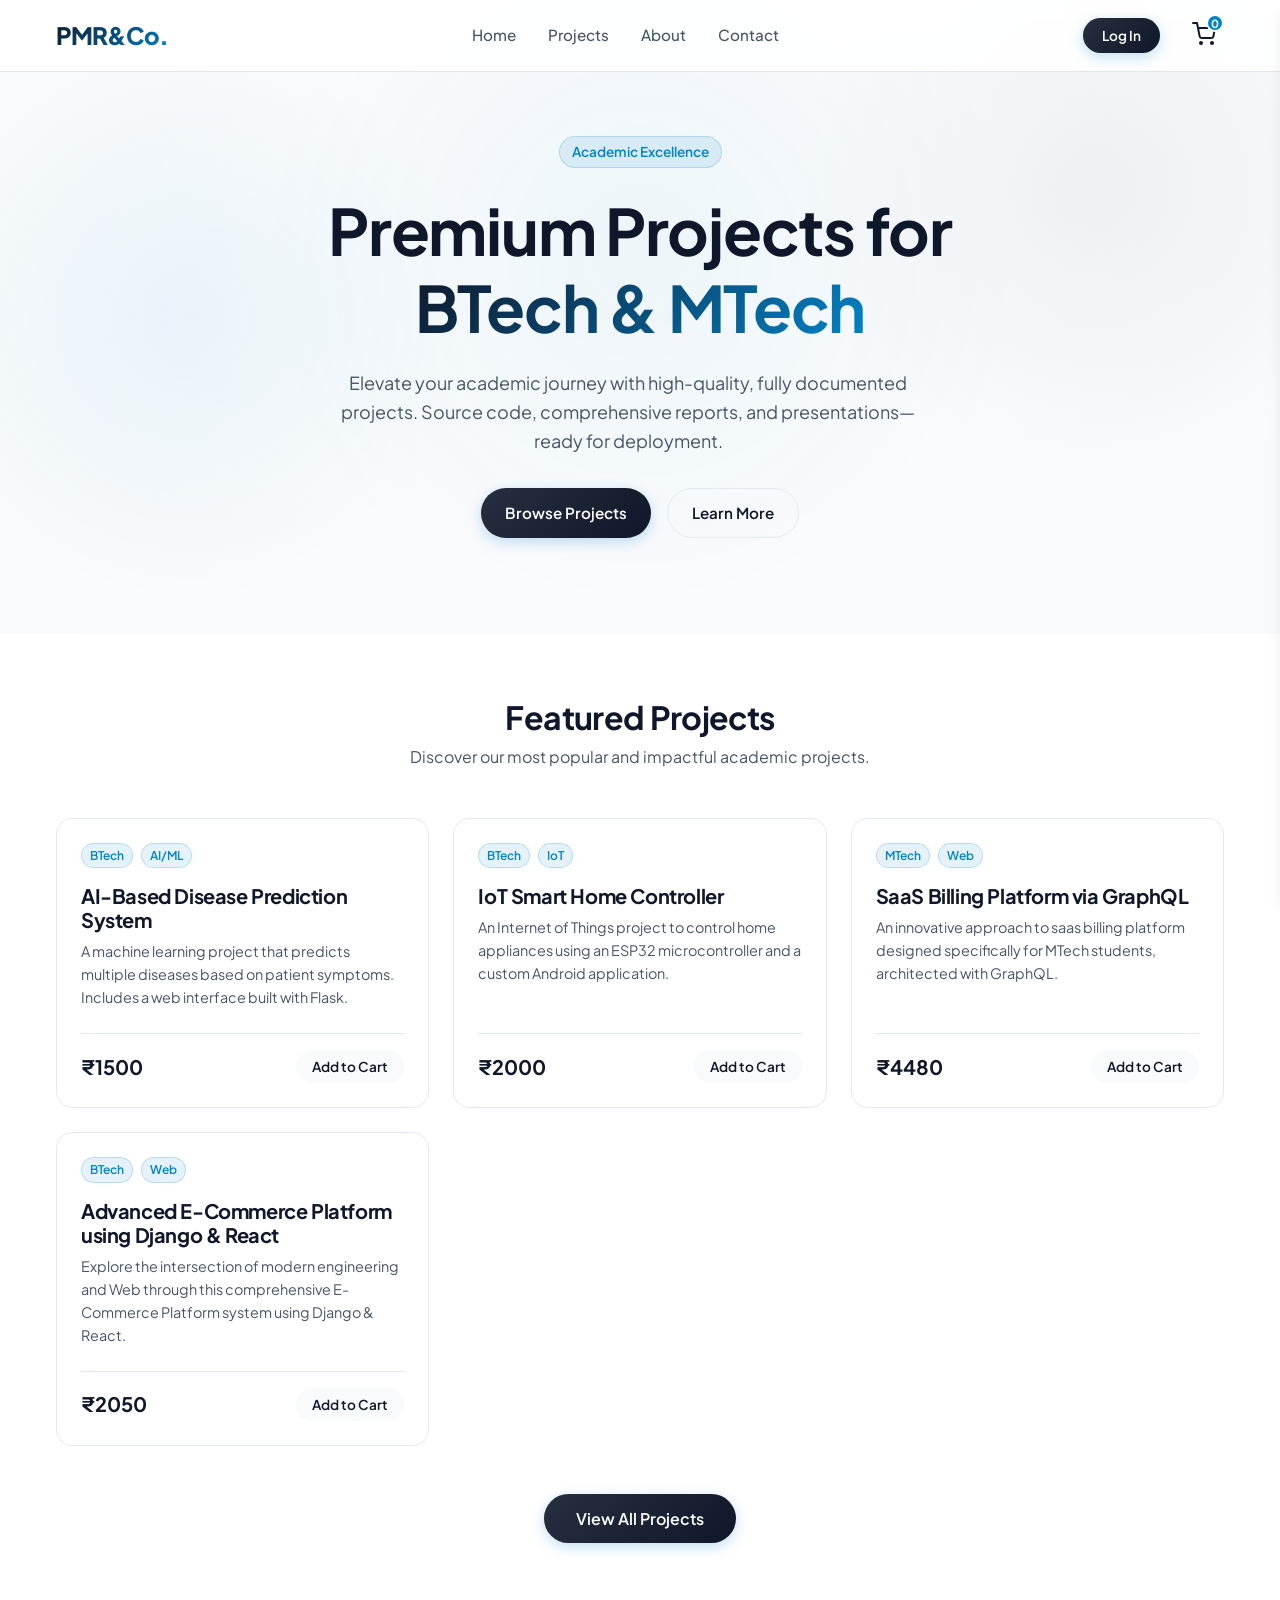
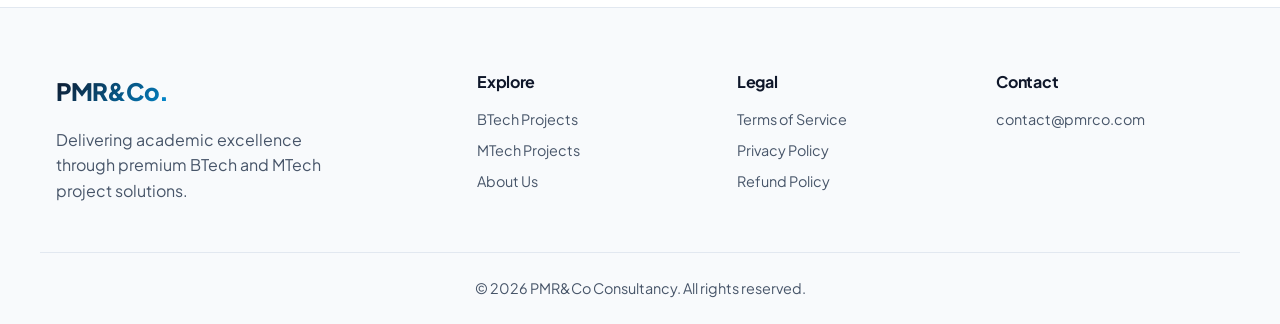
==== commit 6693a8cf: "Add modern favicon logo to all pages" ====
--- a/index.html
+++ b/index.html
@@ -12,6 +12,7 @@
     <link href="https://fonts.googleapis.com/css2?family=Plus+Jakarta+Sans:wght@300;400;500;600;700&display=swap" rel="stylesheet">
     
     <link rel="stylesheet" href="styles.css">
+    <link rel="icon" type="image/png" href="favicon.png">
 </head>
 <body>
     <!-- Navbar -->
@@ -20,7 +21,7 @@
             <a href="index.html" class="logo">PMR&Co<span>.</span></a>
             <nav class="nav-links">
                 <a href="index.html" class="nav-link">Home</a>
-                <a href="index.html#projects" class="nav-link">Projects</a>
+                <a href="projects.html" class="nav-link">Projects</a>
                 <a href="about.html" class="nav-link">About</a>
                 <a href="contact.html" class="nav-link">Contact</a>
             </nav>
@@ -56,8 +57,8 @@
                     <h1 class="hero-title">Premium Projects for <br/><span>BTech & MTech</span></h1>
                     <p class="hero-subtitle">Elevate your academic journey with high-quality, fully documented projects. Source code, comprehensive reports, and presentations—ready for deployment.</p>
                     <div class="hero-actions">
-                        <a href="#projects" class="btn btn-primary">Browse Projects</a>
-                        <a href="#about" class="btn btn-secondary">Learn More</a>
+                        <a href="projects.html" class="btn btn-primary">Browse Projects</a>
+                        <a href="about.html" class="btn btn-secondary">Learn More</a>
                     </div>
                 </div>
             </div>
@@ -68,28 +69,16 @@
         <section id="projects" class="projects-section">
             <div class="container">
                 <div class="section-header">
-                    <h2>Available Projects</h2>
-                    <p>Filter by degree or domain to find the perfect project for your requirements.</p>
+                    <h2>Featured Projects</h2>
+                    <p>Discover our most popular and impactful academic projects.</p>
                 </div>
                 
-                <div class="filters">
-                    <div class="filter-group">
-                        <button class="filter-btn active" data-filter="all">All</button>
-                        <button class="filter-btn" data-filter="BTech">BTech</button>
-                        <button class="filter-btn" data-filter="MTech">MTech</button>
-                    </div>
-                    <div class="filter-group">
-                        <button class="filter-btn" data-domain="all">All Domains</button>
-                        <button class="filter-btn" data-domain="AI/ML">AI/ML</button>
-                        <button class="filter-btn" data-domain="IoT">IoT</button>
-                        <button class="filter-btn" data-domain="Web">Web Apps</button>
-                        <button class="filter-btn" data-domain="Blockchain">Blockchain</button>
-                        <button class="filter-btn" data-domain="Cybersecurity">Cybersec</button>
-                    </div>
+                <div class="projects-grid" id="projects-grid" data-limit="4">
+                    <!-- Products will be dynamically injected here via JS -->
                 </div>
 
-                <div class="projects-grid" id="projects-grid">
-                    <!-- Products will be dynamically injected here via JS -->
+                <div style="text-align: center; margin-top: var(--space-12);">
+                    <a href="projects.html" class="btn btn-primary" style="padding: 0.75rem 2rem; font-size: 1rem;">View All Projects</a>
                 </div>
             </div>
         </section>
@@ -105,8 +94,8 @@
             <div class="footer-links">
                 <div class="link-group">
                     <h3>Explore</h3>
-                    <a href="index.html#projects">BTech Projects</a>
-                    <a href="index.html#projects">MTech Projects</a>
+                    <a href="projects.html">BTech Projects</a>
+                    <a href="projects.html">MTech Projects</a>
                     <a href="about.html">About Us</a>
                 </div>
                 <div class="link-group">
